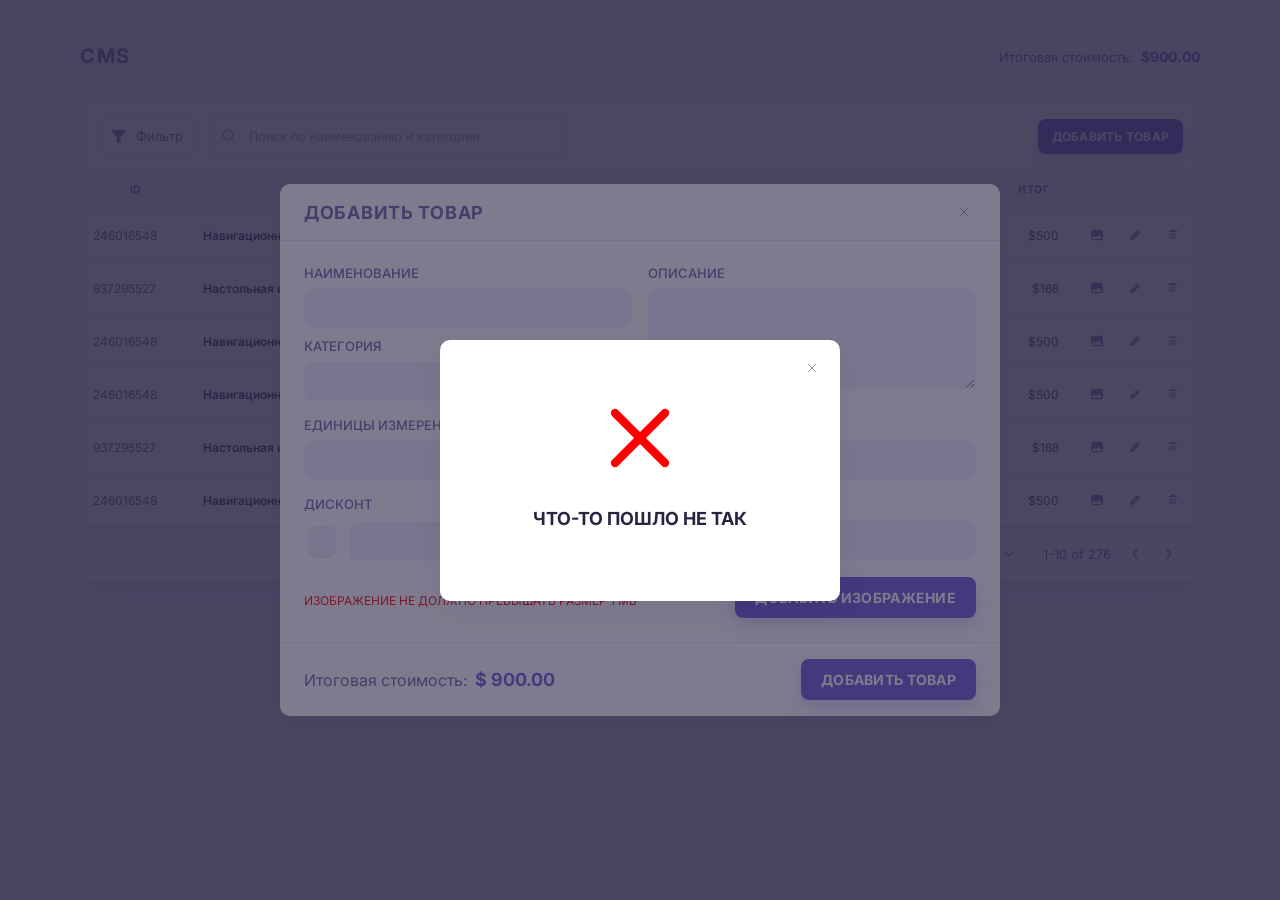
==== index.html @ 56e77487 "Add files via upload" ====
<!doctype html>
<html lang="ru">
  <head>
    <meta charset="UTF-8" />
    <meta name="viewport" content="width=device-width, initial-scale=1.0" />
    <title>CMS</title>

    <link rel="preconnect" href="https://fonts.googleapis.com" />
    <link rel="preconnect" href="https://fonts.gstatic.com" crossorigin />
    <link
      href="https://fonts.googleapis.com/css2?family=Inter:wght@400;500;600;700&display=swap"
      rel="stylesheet"
    />

    <link rel="stylesheet" href="./css/style.css" />
    <script src="js/cart.js"></script>
  </head>
  <body>
    <div class="page">
      <header class="page__top">
        <h1 class="page__title">CMS</h1>
        <div class="page__total">
          <span class="page__total-label">Итоговая стоимость:</span>
          <span class="page__total-value">$900.00</span>
        </div>
      </header>

      <main class="page__content">
        <section class="card">
          <div class="card__toolbar toolbar">
            <button class="toolbar__filter" type="button">
              <span class="toolbar__filter-icon" aria-hidden="true">
                <svg width="18" height="18" viewBox="0 0 24 24" fill="none">
                  <path
                    d="M3 5.5C3 4.67 3.67 4 4.5 4H19.5C20.33 4 21 4.67 21 5.5C21 5.88 20.86 6.24 21 5.5L14 13V19.2C14 19.64 13.71 20.02 13.29 20.14L10.29 21C9.65 21.18 9 20.7 9 20.03V13L3.39 6.7C3.14 6.43 3 6.07 3 5.7V5.5Z"
                    fill="currentColor"
                    opacity=".95"
                  />
                </svg>
              </span>
              <span class="toolbar__filter-text">Фильтр</span>
            </button>

            <form class="toolbar__search search" action="#" role="search">
              <span class="search__icon" aria-hidden="true">
                <svg width="18" height="18" viewBox="0 0 24 24" fill="none">
                  <path
                    d="M10.5 3a7.5 7.5 0 1 0 4.62 13.41l3.73 3.73a1 1 0 0 0 1.41-1.41l-3.73-3.73A7.5 7.5 0 0 0 10.5 3Zm0 2a5.5 5.5 0 1 1 0 11 5.5 5.5 0 0 1 0-11Z"
                    fill="currentColor"
                    opacity=".9"
                  />
                </svg>
              </span>
              <input
                class="search__input"
                type="search"
                placeholder="Поиск по наименованию и категории"
                aria-label="Поиск по наименованию и категории"
              />
            </form>

            <button class="toolbar__add" type="button">ДОБАВИТЬ ТОВАР</button>
          </div>

          <div class="card__table">
            <table class="data-table">
              <thead class="data-table__head">
                <tr class="data-table__row data-table__row--head">
                  <th class="data-table__th data-table__th--id" scope="col">ID</th>
                  <th class="data-table__th" scope="col">НАИМЕНОВАНИЕ</th>
                  <th class="data-table__th" scope="col">КАТЕГОРИЯ</th>
                  <th class="data-table__th data-table__th--unit" scope="col">ЕД.ИЗМ</th>
                  <th class="data-table__th data-table__th--qty" scope="col">КОЛИЧЕСТВО</th>
                  <th class="data-table__th data-table__th--price" scope="col">ЦЕНА</th>
                  <th class="data-table__th data-table__th--sum" scope="col">ИТОГ</th>
                  <th class="data-table__th data-table__th--actions" scope="col"></th>
                </tr>
              </thead>
              <tbody class="data-table__body">
                <tr class="data-table__row">
                  <td class="data-table__td data-table__td--id">246016548</td>
                  <td class="data-table__td">
                    <strong class="data-table__name">Навигационная система Soundmax</strong>
                  </td>
                  <td class="data-table__td">Техника для дома</td>
                  <td class="data-table__td data-table__td--unit">шт</td>
                  <td class="data-table__td data-table__td--qty">5</td>
                  <td class="data-table__td data-table__td--price">$100</td>
                  <td class="data-table__td data-table__td--sum">$500</td>
                  <td class="data-table__td data-table__td--actions">
                    <div class="actions">
                      <button class="actions__btn" type="button" aria-label="Изображение">
                        <svg width="18" height="18" viewBox="0 0 24 24" fill="none">
                          <path
                            d="M7 9a2 2 0 1 1 4 0 2 2 0 0 1-4 0Zm-2 12a3 3 0 0 1-3-3V6a3 3 0 0 1 3-3h14a3 3 0 0 1 3 3v12a3 3 0 0 1-3 3H5Zm0-2h14a1 1 0 0 0 1-1v-1.5l-4.3-4.3a1 1 0 0 0-1.4 0L10 16l-2.3-2.3a1 1 0 0 0-1.4 0L4 15.99V18a1 1 0 0 0 1 1Z"
                            fill="currentColor"
                          />
                        </svg>
                      </button>
                      <button class="actions__btn" type="button" aria-label="Редактировать">
                        <svg width="18" height="18" viewBox="0 0 24 24" fill="none">
                          <path
                            d="M4 20h4.17a2 2 0 0 0 1.42-.59l9.9-9.9a2 2 0 0 0 0-2.83l-2.17-2.17a2 2 0 0 0-2.83 0l-9.9 9.9A2 2 0 0 0 4 15.83V20Zm2-2v-1.34a1 1 0 0 1 .29-.7l9.9-9.9.83.83-9.9 9.9a1 1 0 0 1-.7.29H6Z"
                            fill="currentColor"
                          />
                        </svg>
                      </button>
                      <button class="actions__btn" type="button" aria-label="Удалить">
                        <svg width="18" height="18" viewBox="0 0 24 24" fill="none">
                          <path
                            d="M9 3h6l1 2h4v2H4V5h4l1-2Zm1 6h2v10h-2V9Zm4 0h2v10h-2V9ZM6 9h2v10H6V9Z"
                            fill="currentColor"
                          />
                        </svg>
                      </button>
                    </div>
                  </td>
                </tr>

                <tr class="data-table__row">
                  <td class="data-table__td data-table__td--id">937295527</td>
                  <td class="data-table__td">
                    <strong class="data-table__name">Настольная игра “На 4-х ногах”</strong>
                  </td>
                  <td class="data-table__td">Настольные игры</td>
                  <td class="data-table__td data-table__td--unit">шт</td>
                  <td class="data-table__td data-table__td--qty">12</td>
                  <td class="data-table__td data-table__td--price">$14</td>
                  <td class="data-table__td data-table__td--sum">$168</td>
                  <td class="data-table__td data-table__td--actions">
                    <div class="actions">
                      <button class="actions__btn" type="button" aria-label="Изображение">
                        <svg width="18" height="18" viewBox="0 0 24 24" fill="none">
                          <path
                            d="M7 9a2 2 0 1 1 4 0 2 2 0 0 1-4 0Zm-2 12a3 3 0 0 1-3-3V6a3 3 0 0 1 3-3h14a3 3 0 0 1 3 3v12a3 3 0 0 1-3 3H5Zm0-2h14a1 1 0 0 0 1-1v-1.5l-4.3-4.3a1 1 0 0 0-1.4 0L10 16l-2.3-2.3a1 1 0 0 0-1.4 0L4 15.99V18a1 1 0 0 0 1 1Z"
                            fill="currentColor"
                          />
                        </svg>
                      </button>
                      <button class="actions__btn" type="button" aria-label="Редактировать">
                        <svg width="18" height="18" viewBox="0 0 24 24" fill="none">
                          <path
                            d="M4 20h4.17a2 2 0 0 0 1.42-.59l9.9-9.9a2 2 0 0 0 0-2.83l-2.17-2.17a2 2 0 0 0-2.83 0l-9.9 9.9A2 2 0 0 0 4 15.83V20Zm2-2v-1.34a1 1 0 0 1 .29-.7l9.9-9.9.83.83-9.9 9.9a1 1 0 0 1-.7.29H6Z"
                            fill="currentColor"
                          />
                        </svg>
                      </button>
                      <button class="actions__btn" type="button" aria-label="Удалить">
                        <svg width="18" height="18" viewBox="0 0 24 24" fill="none">
                          <path
                            d="M9 3h6l1 2h4v2H4V5h4l1-2Zm1 6h2v10h-2V9Zm4 0h2v10h-2V9ZM6 9h2v10H6V9Z"
                            fill="currentColor"
                          />
                        </svg>
                      </button>
                    </div>
                  </td>
                </tr>

                <tr class="data-table__row">
                  <td class="data-table__td data-table__td--id">246016548</td>
                  <td class="data-table__td">
                    <strong class="data-table__name">Навигационная система Soundmax</strong>
                  </td>
                  <td class="data-table__td">Техника для дома</td>
                  <td class="data-table__td data-table__td--unit">шт</td>
                  <td class="data-table__td data-table__td--qty">5</td>
                  <td class="data-table__td data-table__td--price">$100</td>
                  <td class="data-table__td data-table__td--sum">$500</td>
                  <td class="data-table__td data-table__td--actions">
                    <div class="actions">
                      <button class="actions__btn" type="button" aria-label="Изображение">
                        <svg width="18" height="18" viewBox="0 0 24 24" fill="none">
                          <path
                            d="M7 9a2 2 0 1 1 4 0 2 2 0 0 1-4 0Zm-2 12a3 3 0 0 1-3-3V6a3 3 0 0 1 3-3h14a3 3 0 0 1 3 3v12a3 3 0 0 1-3 3H5Zm0-2h14a1 1 0 0 0 1-1v-1.5l-4.3-4.3a1 1 0 0 0-1.4 0L10 16l-2.3-2.3a1 1 0 0 0-1.4 0L4 15.99V18a1 1 0 0 0 1 1Z"
                            fill="currentColor"
                          />
                        </svg>
                      </button>
                      <button class="actions__btn" type="button" aria-label="Редактировать">
                        <svg width="18" height="18" viewBox="0 0 24 24" fill="none">
                          <path
                            d="M4 20h4.17a2 2 0 0 0 1.42-.59l9.9-9.9a2 2 0 0 0 0-2.83l-2.17-2.17a2 2 0 0 0-2.83 0l-9.9 9.9A2 2 0 0 0 4 15.83V20Zm2-2v-1.34a1 1 0 0 1 .29-.7l9.9-9.9.83.83-9.9 9.9a1 1 0 0 1-.7.29H6Z"
                            fill="currentColor"
                          />
                        </svg>
                      </button>
                      <button class="actions__btn" type="button" aria-label="Удалить">
                        <svg width="18" height="18" viewBox="0 0 24 24" fill="none">
                          <path
                            d="M9 3h6l1 2h4v2H4V5h4l1-2Zm1 6h2v10h-2V9Zm4 0h2v10h-2V9ZM6 9h2v10H6V9Z"
                            fill="currentColor"
                          />
                        </svg>
                      </button>
                    </div>
                  </td>
                </tr>
                <tr class="data-table__row">
                  <td class="data-table__td data-table__td--id">246016548</td>
                  <td class="data-table__td">
                    <strong class="data-table__name">Навигационная система Soundmax</strong>
                  </td>
                  <td class="data-table__td">Техника для дома</td>
                  <td class="data-table__td data-table__td--unit">шт</td>
                  <td class="data-table__td data-table__td--qty">5</td>
                  <td class="data-table__td data-table__td--price">$100</td>
                  <td class="data-table__td data-table__td--sum">$500</td>
                  <td class="data-table__td data-table__td--actions">
                    <div class="actions">
                      <button class="actions__btn" type="button" aria-label="Изображение">
                        <svg width="18" height="18" viewBox="0 0 24 24" fill="none">
                          <path
                            d="M7 9a2 2 0 1 1 4 0 2 2 0 0 1-4 0Zm-2 12a3 3 0 0 1-3-3V6a3 3 0 0 1 3-3h14a3 3 0 0 1 3 3v12a3 3 0 0 1-3 3H5Zm0-2h14a1 1 0 0 0 1-1v-1.5l-4.3-4.3a1 1 0 0 0-1.4 0L10 16l-2.3-2.3a1 1 0 0 0-1.4 0L4 15.99V18a1 1 0 0 0 1 1Z"
                            fill="currentColor"
                          />
                        </svg>
                      </button>
                      <button class="actions__btn" type="button" aria-label="Редактировать">
                        <svg width="18" height="18" viewBox="0 0 24 24" fill="none">
                          <path
                            d="M4 20h4.17a2 2 0 0 0 1.42-.59l9.9-9.9a2 2 0 0 0 0-2.83l-2.17-2.17a2 2 0 0 0-2.83 0l-9.9 9.9A2 2 0 0 0 4 15.83V20Zm2-2v-1.34a1 1 0 0 1 .29-.7l9.9-9.9.83.83-9.9 9.9a1 1 0 0 1-.7.29H6Z"
                            fill="currentColor"
                          />
                        </svg>
                      </button>
                      <button class="actions__btn" type="button" aria-label="Удалить">
                        <svg width="18" height="18" viewBox="0 0 24 24" fill="none">
                          <path
                            d="M9 3h6l1 2h4v2H4V5h4l1-2Zm1 6h2v10h-2V9Zm4 0h2v10h-2V9ZM6 9h2v10H6V9Z"
                            fill="currentColor"
                          />
                        </svg>
                      </button>
                    </div>
                  </td>
                </tr>

                <tr class="data-table__row">
                  <td class="data-table__td data-table__td--id">937295527</td>
                  <td class="data-table__td">
                    <strong class="data-table__name">Настольная игра “На 4-х ногах”</strong>
                  </td>
                  <td class="data-table__td">Настольные игры</td>
                  <td class="data-table__td data-table__td--unit">шт</td>
                  <td class="data-table__td data-table__td--qty">12</td>
                  <td class="data-table__td data-table__td--price">$14</td>
                  <td class="data-table__td data-table__td--sum">$168</td>
                  <td class="data-table__td data-table__td--actions">
                    <div class="actions">
                      <button class="actions__btn" type="button" aria-label="Изображение">
                        <svg width="18" height="18" viewBox="0 0 24 24" fill="none">
                          <path
                            d="M7 9a2 2 0 1 1 4 0 2 2 0 0 1-4 0Zm-2 12a3 3 0 0 1-3-3V6a3 3 0 0 1 3-3h14a3 3 0 0 1 3 3v12a3 3 0 0 1-3 3H5Zm0-2h14a1 1 0 0 0 1-1v-1.5l-4.3-4.3a1 1 0 0 0-1.4 0L10 16l-2.3-2.3a1 1 0 0 0-1.4 0L4 15.99V18a1 1 0 0 0 1 1Z"
                            fill="currentColor"
                          />
                        </svg>
                      </button>
                      <button class="actions__btn" type="button" aria-label="Редактировать">
                        <svg width="18" height="18" viewBox="0 0 24 24" fill="none">
                          <path
                            d="M4 20h4.17a2 2 0 0 0 1.42-.59l9.9-9.9a2 2 0 0 0 0-2.83l-2.17-2.17a2 2 0 0 0-2.83 0l-9.9 9.9A2 2 0 0 0 4 15.83V20Zm2-2v-1.34a1 1 0 0 1 .29-.7l9.9-9.9.83.83-9.9 9.9a1 1 0 0 1-.7.29H6Z"
                            fill="currentColor"
                          />
                        </svg>
                      </button>
                      <button class="actions__btn" type="button" aria-label="Удалить">
                        <svg width="18" height="18" viewBox="0 0 24 24" fill="none">
                          <path
                            d="M9 3h6l1 2h4v2H4V5h4l1-2Zm1 6h2v10h-2V9Zm4 0h2v10h-2V9ZM6 9h2v10H6V9Z"
                            fill="currentColor"
                          />
                        </svg>
                      </button>
                    </div>
                  </td>
                </tr>

                <tr class="data-table__row">
                  <td class="data-table__td data-table__td--id">246016548</td>
                  <td class="data-table__td">
                    <strong class="data-table__name">Навигационная система Soundmax</strong>
                  </td>
                  <td class="data-table__td">Техника для дома</td>
                  <td class="data-table__td data-table__td--unit">шт</td>
                  <td class="data-table__td data-table__td--qty">5</td>
                  <td class="data-table__td data-table__td--price">$100</td>
                  <td class="data-table__td data-table__td--sum">$500</td>
                  <td class="data-table__td data-table__td--actions">
                    <div class="actions">
                      <button class="actions__btn" type="button" aria-label="Изображение">
                        <svg width="18" height="18" viewBox="0 0 24 24" fill="none">
                          <path
                            d="M7 9a2 2 0 1 1 4 0 2 2 0 0 1-4 0Zm-2 12a3 3 0 0 1-3-3V6a3 3 0 0 1 3-3h14a3 3 0 0 1 3 3v12a3 3 0 0 1-3 3H5Zm0-2h14a1 1 0 0 0 1-1v-1.5l-4.3-4.3a1 1 0 0 0-1.4 0L10 16l-2.3-2.3a1 1 0 0 0-1.4 0L4 15.99V18a1 1 0 0 0 1 1Z"
                            fill="currentColor"
                          />
                        </svg>
                      </button>
                      <button class="actions__btn" type="button" aria-label="Редактировать">
                        <svg width="18" height="18" viewBox="0 0 24 24" fill="none">
                          <path
                            d="M4 20h4.17a2 2 0 0 0 1.42-.59l9.9-9.9a2 2 0 0 0 0-2.83l-2.17-2.17a2 2 0 0 0-2.83 0l-9.9 9.9A2 2 0 0 0 4 15.83V20Zm2-2v-1.34a1 1 0 0 1 .29-.7l9.9-9.9.83.83-9.9 9.9a1 1 0 0 1-.7.29H6Z"
                            fill="currentColor"
                          />
                        </svg>
                      </button>
                      <button class="actions__btn" type="button" aria-label="Удалить">
                        <svg width="18" height="18" viewBox="0 0 24 24" fill="none">
                          <path
                            d="M9 3h6l1 2h4v2H4V5h4l1-2Zm1 6h2v10h-2V9Zm4 0h2v10h-2V9ZM6 9h2v10H6V9Z"
                            fill="currentColor"
                          />
                        </svg>
                      </button>
                    </div>
                  </td>
                </tr>
                
              </tbody>
            </table>
          </div>

          <footer class="card__footer">
            <div class="pagination">
              <div class="pagination__left">
                <span class="pagination__label">Показывать на странице:</span>
                <button class="pagination__select" type="button">
                  <span class="pagination__select-value">10</span>
                  <span class="pagination__chevron" aria-hidden="true">
                    <svg width="16" height="16" viewBox="0 0 24 24" fill="none">
                      <path
                        d="M7 10l5 5 5-5"
                        stroke="currentColor"
                        stroke-width="2"
                        stroke-linecap="round"
                        stroke-linejoin="round"
                      />
                    </svg>
                  </span>
                </button>
              </div>

              <div class="pagination__right">
                <span class="pagination__range">1-10 of 276</span>
                <div class="pagination__nav" aria-label="Пагинация">
                  <button class="pagination__nav-btn" type="button" aria-label="Назад">
                    <svg width="16" height="16" viewBox="0 0 24 24" fill="none">
                      <path
                        d="M15 18l-6-6 6-6"
                        stroke="currentColor"
                        stroke-width="2"
                        stroke-linecap="round"
                        stroke-linejoin="round"
                      />
                    </svg>
                  </button>
                  <button class="pagination__nav-btn" type="button" aria-label="Вперёд">
                    <svg width="16" height="16" viewBox="0 0 24 24" fill="none">
                      <path
                        d="M9 6l6 6-6 6"
                        stroke="currentColor"
                        stroke-width="2"
                        stroke-linecap="round"
                        stroke-linejoin="round"
                      />
                    </svg>
                  </button>
                </div>
              </div>
            </div>
          </footer>
        </section>
      </main>
    </div>
    <div class="popup popup--active">
      <div class="popup__wrapper">
        <header class="popup__top">
          <h2 class="popup__title">ДОБАВИТЬ ТОВАР</h2>
          <button class="popup__close" type="button" aria-label="Закрыть">
            <svg width="24" height="24" viewBox="0 0 24 24" fill="none">
              <path
                d="M19 5L5 19M5 5L19 19"
                stroke="currentColor"
                stroke-width="2"
                stroke-linecap="round"
                stroke-linejoin="round"
              />
            </svg>
          </button>
        </header>

        <div class="popup__content">
          <form class="add-product-form" action="#" method="post">
            <div class="add-product-form__grid">
              <div class="add-product-form__container">
                <label class="add-product-form__label">
                  <span class="add-product-form__label-text">НАИМЕНОВАНИЕ</span>
                  <input class="add-product-form__input" type="text" name="name" />
                </label>
                <label class="add-product-form__label">
                  <span class="add-product-form__label-text">КАТЕГОРИЯ</span>
                  <input
                    class="add-product-form__input"
                    type="text"
                    name="category"
                  />
                </label>
              </div>
              <label class="add-product-form__label">
                <span class="add-product-form__label-text">ОПИСАНИЕ</span>
                <textarea class="add-product-form__textarea" name="description"></textarea>
              </label>
              <label class="add-product-form__label">
                <span class="add-product-form__label-text">ЕДИНИЦЫ ИЗМЕРЕНИЯ</span>
                <input class="add-product-form__input" type="text" name="unit" />
              </label>
              <label class="add-product-form__label">
                <span class="add-product-form__label-text">КОЛИЧЕСТВО</span>
                <input
                  class="add-product-form__input"
                  type="number"
                  name="quantity"
                />
              </label>
              <label class="add-product-form__label add-product-form__label--checkbox">
                <span class="add-product-form__label-text">ДИСКОНТ</span>
                <div class="add-product-form__discount-group">
                  <input
                  class="add-product-form__checkbox"
                  type="checkbox"
                  name="discount"
                  />
                  <input type="text" class="add-product-form__input">
                </div>
              </label>
              <label class="add-product-form__label">
                <span class="add-product-form__label-text">ЦЕНА</span>
                <input class="add-product-form__input" type="number" name="price" />
              </label>
              <div class="add-product-form__group">
                <span class="add-product-form__image-upload-error">ИЗОБРАЖЕНИЕ НЕ ДОЛЖНО ПРЕВЫШАТЬ РАЗМЕР 1 МБ</span>
                <button class="add-product-form__image-btn" type="button">
                  ДОБАВИТЬ ИЗОБРАЖЕНИЕ
                </button>
              </div>
            </div>
          </form>
        </div>

        <footer class="popup__footer">
          <div class="add-product-form__total">
            <span class="add-product-form__total-label"
              >Итоговая стоимость:</span
            >
            <span class="add-product-form__total-value">$ 900.00</span>
          </div>
          <button class="popup__add-btn" type="submit" form="add-product-form">
            ДОБАВИТЬ ТОВАР
          </button>
        </footer>
      </div>
    </div>
    <div class="popup popup--error">
      <div class="popup__wrapper">
        <header class="popup__top">
          <button class="popup__close" type="button" aria-label="Закрыть">
            <svg width="24" height="24" viewBox="0 0 24 24" fill="none">
              <path
                d="M19 5L5 19M5 5L19 19"
                stroke="currentColor"
                stroke-width="2"
                stroke-linecap="round"
                stroke-linejoin="round"
              />
            </svg>
          </button>
        <div class="popup__content popup__content--centered">
          <svg class="popup__error-icon" width="100" height="100" viewBox="0 0 24 24" fill="none" stroke="red" stroke-width="2" stroke-linecap="round" stroke-linejoin="round">
            <line x1="18" y1="6" x2="6" y2="18"></line>
            <line x1="6" y1="6" x2="18" y2="18"></line>
          </svg>
          <p class="popup__error-text">ЧТО-ТО ПОШЛО НЕ ТАК</p>
        </div>
      </div>
    </div>
  </body>
</html>
---- css/style.css ----
/* Compiled CSS (source: style.scss + partials). */

:root {
  --bg: #f4f2ff;
  --card: #ffffff;
  --text: #2a2443;
  --muted: #8c86a6;
  --border: #ece8fb;
  --border-2: #e7e1fb;
  --primary: #6f5bd8;
  --primary-2: #5b49cf;
  --primary-10: rgba(111, 91, 216, 0.1);
  --shadow: 0 10px 30px rgba(25, 16, 70, 0.06);
  --radius: 10px;
}

*,
*::before,
*::after {
  box-sizing: border-box;
}

html,
body {
  height: 100%;
}

body {
  margin: 0;
  font-family: Inter, system-ui, -apple-system, Segoe UI, Roboto, Arial, sans-serif;
  color: var(--text);
  background: var(--bg);
  font-size: 18px; /* Запрос на увеличение масштаба */
}

button,
input {
  font: inherit;
  color: inherit;
}

button {
  cursor: pointer;
  background: transparent;
  border: 0;
}

/* Page */
.page {
  min-height: 100%;
  padding: 44px 24px 64px;
}

.page__top {
  max-width: 1120px;
  margin: 0 auto 16px;
  padding-bottom: 16px;
  border-bottom: 1px solid var(--border);
  display: flex;
  align-items: center;
  justify-content: space-between;
  gap: 16px;
}

.page__title {
  margin: 0;
  font-size: 20px;
  letter-spacing: 0.08em;
  font-weight: 700;
  color: #6d66a9;
}

.page__total {
  display: inline-flex;
  align-items: baseline;
  gap: 8px;
  color: #6d66a9;
  font-size: 13px;
}

.page__total-value {
  color: var(--primary);
  font-weight: 700;
  font-size: 14px;
}

.page__content {
  max-width: 1120px;
  margin: 0 auto;
}

/* Card */
.card {
  background: var(--card);
  border: 1px solid var(--border);
  border-radius: var(--radius);
  box-shadow: var(--shadow);
  overflow: hidden;
}

.card__toolbar {
  padding: 14px 16px;
  border-bottom: 1px solid var(--border);
  background: #fff;
}

.card__footer {
  padding: 12px 16px; /* Запрос на padding: 12px 16px */
  border-top: 1px solid var(--border);
  background: #f7f5ff; /* Запрос на background: #f7f5ff */
}

/* Toolbar */
.toolbar {
  display: flex;
  align-items: center;
  gap: 12px;
}

.toolbar__filter {
  display: inline-flex;
  align-items: center;
  gap: 8px;
  padding: 10px 12px;
  border-radius: 8px;
  border: 1px solid var(--border-2);
  color: #6d66a9;
  font-size: 13px;
  background: #fff;
}

.toolbar__filter-icon {
  width: 18px;
  height: 18px;
  display: inline-flex;
}

.toolbar__add {
  margin-left: auto;
  padding: 10px 14px;
  border-radius: 8px;
  background: var(--primary);
  color: #fff;
  font-weight: 700;
  letter-spacing: 0.02em;
  font-size: 12px;
  text-transform: uppercase;
  box-shadow: 0 8px 18px rgba(111, 91, 216, 0.22);
}

.toolbar__add:hover {
  background: var(--primary-2);
}

/* Search */
.search {
  position: relative;
  flex: 0 1 360px;
}

.search__icon {
  position: absolute;
  top: 50%;
  left: 12px;
  transform: translateY(-50%);
  width: 18px;
  height: 18px;
  color: #a29bc6;
  pointer-events: none;
}

.search__input {
  width: 100%;
  height: 40px;
  padding: 0 12px 0 40px;
  border-radius: 8px;
  border: 1px solid var(--border-2);
  background: #fbfaff;
  outline: none;
  font-size: 12.5px;
  color: #5b5582;
}

.search__input::placeholder {
  color: #a29bc6;
}

.search__input:focus {
  border-color: rgba(111, 91, 216, 0.35);
  box-shadow: 0 0 0 4px var(--primary-10);
  background: #fff;
}

/* Table */
.card__table {
  overflow: auto;
}

.data-table {
  width: 100%;
  border-collapse: collapse;
  min-width: 980px;
}

.data-table__row--head {
  background: #f5f3ff;
}

.data-table__th,
.data-table__td {
  padding: 12px 12px;
  border-bottom: 1px solid var(--border);
  font-size: 12px;
  vertical-align: middle;
  white-space: nowrap;
}

.data-table__th {
  color: #6d66a9;
  font-weight: 700;
  letter-spacing: 0.04em;
  font-size: 10.5px; /* Изначальный размер */
  text-transform: uppercase;
}

.data-table__td {
  color: #3b3560;
}

.data-table__td--id {
  color: #5b5582;
  width: 110px;
}

.data-table__td--unit,
.data-table__td--qty {
  text-align: center;
}

.data-table__td--price,
.data-table__td--sum {
  text-align: right;
}

.data-table__td--actions {
  width: 120px;
  text-align: right;
}

.data-table__name {
  font-weight: 600;
  color: #2d2750;
}

.data-table__row:hover {
  background: #fbfaff;
}

/* Actions */
.actions {
  display: inline-flex;
  align-items: center;
  gap: 10px;
  color: #7a72b2;
}

.actions__btn {
  width: 28px;
  height: 28px;
  border-radius: 8px;
  border: 1px solid transparent;
  display: inline-flex;
  align-items: center;
  justify-content: center;
}

.actions__btn:hover {
  background: #f7f5ff;
  border-color: var(--border-2);
  color: var(--primary);
}

/* Pagination */
.pagination {
  display: flex;
  align-items: center;
  justify-content: right; /* Запрос на space-between */
  gap: 16px;
  color: #6d66a9;
  font-size: 13px; /* Запрос на font-size: 13px */
}

.pagination__left,
.pagination__right {
  display: inline-flex;
  align-items: center;
  gap: 10px;
}

.pagination__select {
  display: inline-flex;
  align-items: center;
  gap: 8px;
  padding: 6px 10px;
  border-radius: 8px;
  border: none; /* Запрос на border: none */
  background: transparent; /* Запрос на background: transparent */
  color: #6d66a9; /* Запрос на color: #6d66a9 */
  font-size: 13px; /* Запрос на font-size: 13px */
}

.pagination__chevron {
  display: inline-flex;
  color: #7a72b2; /* Запрос на color: #7a72b2 */
}

.pagination__range {
  color: #6d66a9;
  font-size: 13px; /* Запрос на font-size: 13px */
}

.pagination__nav {
  display: inline-flex;
  align-items: center;
  gap: 6px;
}

.pagination__nav-btn {
  width: 28px;
  height: 28px;
  border-radius: 8px;
  border: none; /* Запрос на border: none */
  background: transparent; /* Запрос на background: transparent */
  color: #6d66a9;
  font-size: 13px; /* Запрос на font-size: 13px */
  display: inline-flex;
  align-items: center;
  justify-content: center;
}

.pagination__nav-btn:hover {
  color: var(--primary);
  border-color: transparent; /* Запрос на border-color: transparent */
  box-shadow: none; /* Запрос на box-shadow: none */
}

/* Popup */
.popup {
  --popup-width: 720px;
  --popup-padding: 24px;
  position: fixed;
  top: 0;
  left: 0;
  width: 100%;
  height: 100%;
  background: rgba(42, 36, 67, 0.6);
  display: flex;
  align-items: center;
  justify-content: center;
  transition: opacity 0.3s, visibility 0.3s;
}

.popup--active {
  opacity: 1;
  visibility: visible;
}

.popup__wrapper {
  position: relative;
  width: 100%;
  max-width: var(--popup-width);
  background: var(--card);
  border-radius: var(--radius);
  box-shadow: var(--shadow);
  transform: translateY(20px);
  transition: transform 0.3s;
}

.popup--active .popup__wrapper {
  transform: translateY(0);
}

.popup__top {
  display: flex;
  align-items: center;
  justify-content: space-between;
  gap: 16px;
  padding: 16px var(--popup-padding);
  border-bottom: 1px solid var(--border);
}

.popup__title {
  margin: 0;
  font-size: 18px;
  letter-spacing: 0.04em;
  font-weight: 700;
  color: #6d66a9;
  text-transform: uppercase;
}

.popup__close {
  width: 24px;
  height: 24px;
  display: inline-flex;
  align-items: center;
  justify-content: center;
  color: var(--muted);
  border-radius: 50%;
}

.popup__close:hover {
  background: var(--primary-10);
  color: var(--primary);
}

.popup__content {
  padding: var(--popup-padding);
}

.popup__footer {
  padding: 16px var(--popup-padding);
  border-top: 1px solid var(--border);
  display: flex;
  align-items: center;
  justify-content: space-between;
  gap: 16px;
}

.popup__add-btn {
  padding: 12px 20px;
  border-radius: 8px;
  background: var(--primary);
  color: #fff;
  font-weight: 700;
  letter-spacing: 0.02em;
  font-size: 14px;
  text-transform: uppercase;
  box-shadow: 0 8px 18px rgba(111, 91, 216, 0.22);
}

.popup__add-btn:hover {
  background: var(--primary-2);
}

/* Add Product Form */
.add-product-form__grid {
  display: grid;
  grid-template-columns: 1fr 1fr;
  gap: 16px;
}

.add-product-form__container {
  display: flex;
  flex-direction: column;
  gap: 10px;
}

.add-product-form__label {
  display: flex;
  flex-direction: column;
  gap: 8px;
  font-size: 13px;
  color: #6d66a9;
  font-weight: 500;
}

.add-product-form__discount-group {
  display: flex;
  align-items: center;
  gap: 10px;
}

.add-product-form__input,
.add-product-form__textarea {
  width: 100%;
  padding: 10px 12px;
  border-radius: 8px;
  border: 1px solid transparent;
  background: var(--bg);
  outline: none;
  font-size: 14px;
  color: #5b5582;
}

.add-product-form__input:focus,
.add-product-form__textarea:focus {
  border-color: rgba(111, 91, 216, 0.35);
  box-shadow: 0 0 0 4px var(--primary-10);
  background: #fff;
}

.add-product-form__textarea {
  min-height: 100px;
  resize: vertical;
}

.add-product-form__label--checkbox {
  gap: 10px;
}

.add-product-form__checkbox {
  width: 32px;
  height: 32px;
  border: 1px solid var(--border);
  border-radius: 8px;
  appearance: none;
  background: var(--bg);
  display: inline-flex;
  align-items: center;
  justify-content: center;
  cursor: pointer;
}

.add-product-form__checkbox:checked {
  background: var(--primary);
  border-color: var(--primary);
}

.add-product-form__checkbox:checked::before {
  content: '';
  width: 10px;
  height: 10px;
  background-image: url("data:image/svg+xml,%3Csvg width='10' height='10' viewBox='0 0 24 24' fill='none' xmlns='http://www.w3.org/2000/svg'%3E%3Cpath d='M20 6L9 17L4 12' stroke='%23fff' stroke-width='2' stroke-linecap='round' stroke-linejoin='round'/%3E%3C/svg%3E");
  background-size: cover;
}

.add-product-form__image-btn {
  grid-column: 2;
  padding: 12px 20px;
  border-radius: 8px;
  background: var(--primary);
  color: #fff;
  font-weight: 700;
  letter-spacing: 0.02em;
  font-size: 14px;
  text-transform: uppercase;
  box-shadow: 0 8px 18px rgba(111, 91, 216, 0.22);
}

.add-product-form__image-btn:hover {
  background: var(--primary-2);
}

.add-product-form__total {
  display: inline-flex;
  align-items: baseline;
  gap: 8px;
  color: #6d66a9;
  font-size: 16px;
}

.add-product-form__total-value {
  color: var(--primary);
  font-weight: 700;
  font-size: 18px;
}

.add-product-form__image-upload-error {
  color: red;
  font-size: 12px;
  margin-top: 5px;
  grid-column: 1;
  text-align: left;
}

.add-product-form__group {
  display: flex;
  justify-content: space-between;
  align-items: center;
  grid-column: 1 / -1;
}

.popup--error .popup__wrapper {
  max-width: 400px;
  padding: 24px;
  display: flex;
  flex-direction: column;
  align-items: center;
  text-align: center;
  z-index: 9999;
}

.popup--error .popup__top {
  padding: 0;
  border-bottom: none;
  margin-bottom: 24px;
}

.popup--error .popup__close {
  position: absolute;
  top: 16px;
  right: 16px;
}

.popup__error-icon {
  color: red;
  margin-bottom: 16px;
}

.popup__error-text {
  font-size: 18px;
  font-weight: 700;
  color: var(--text);
  margin: 0;
}
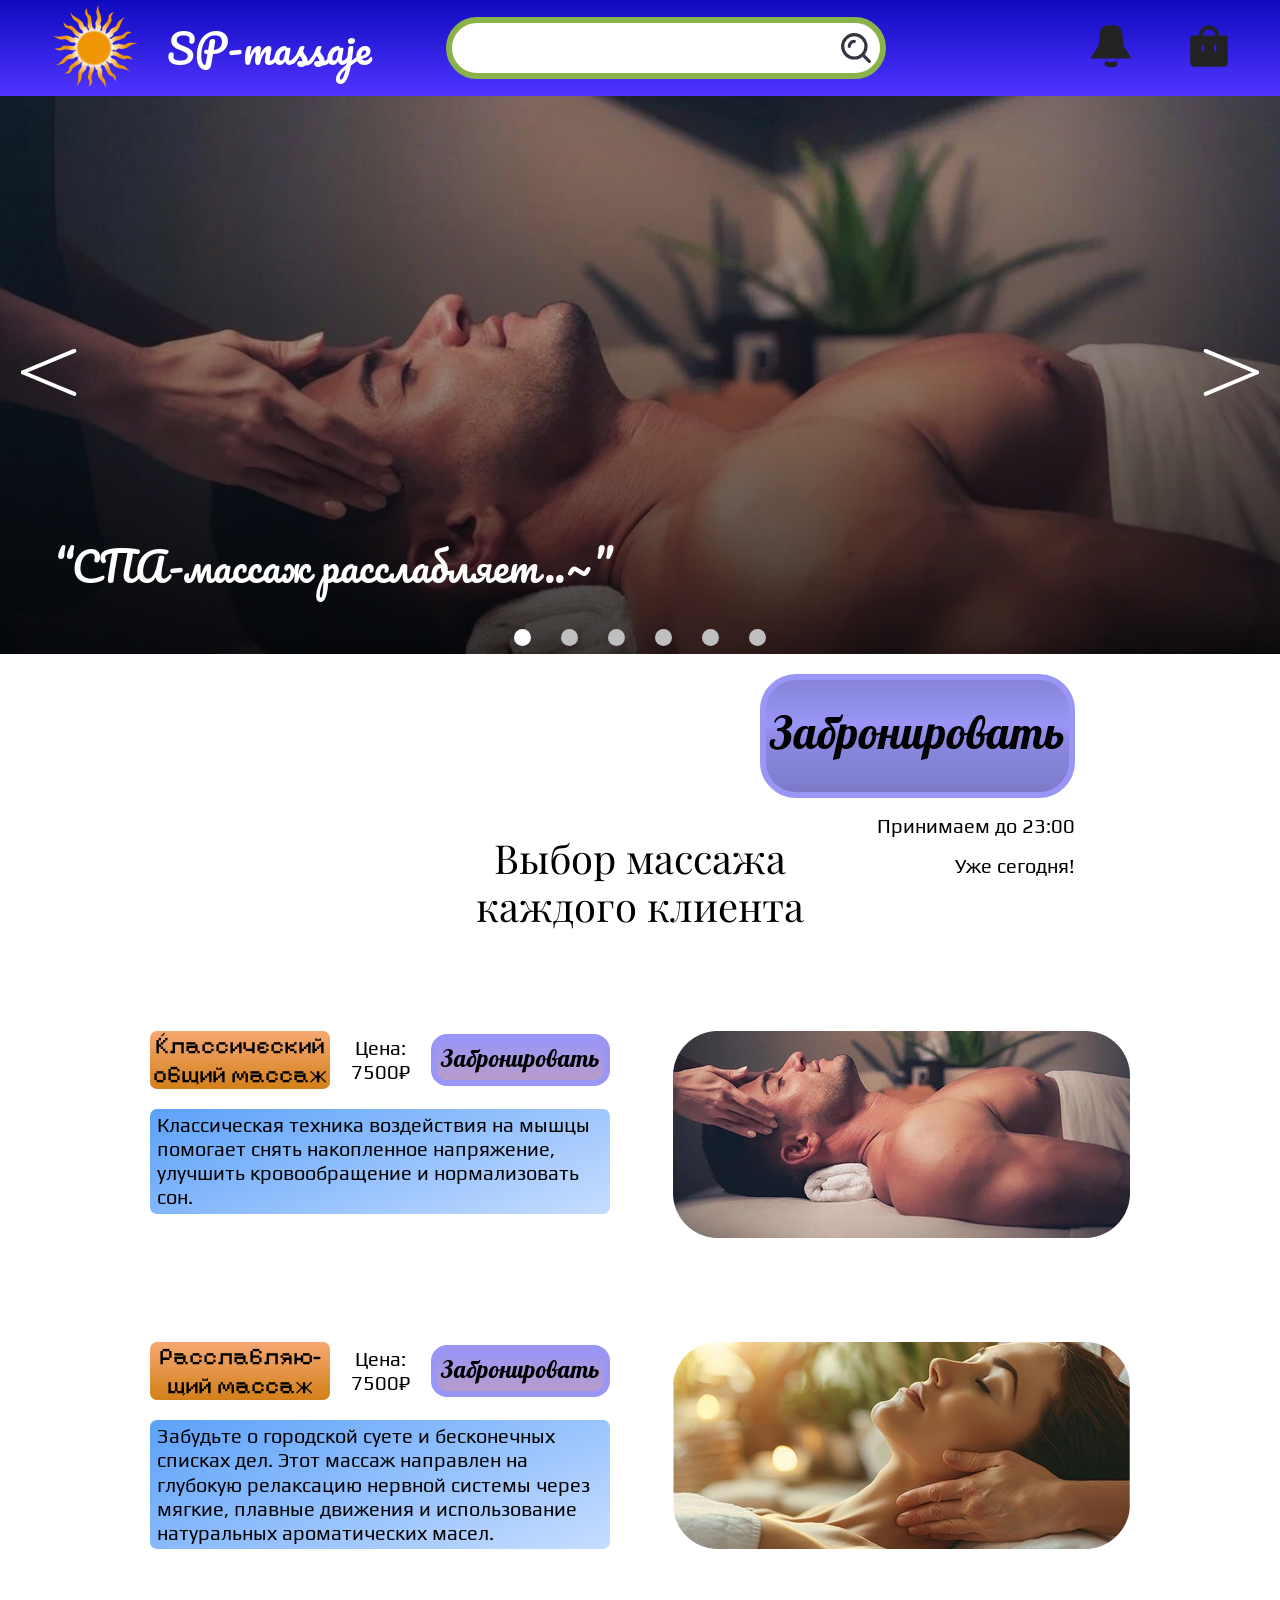
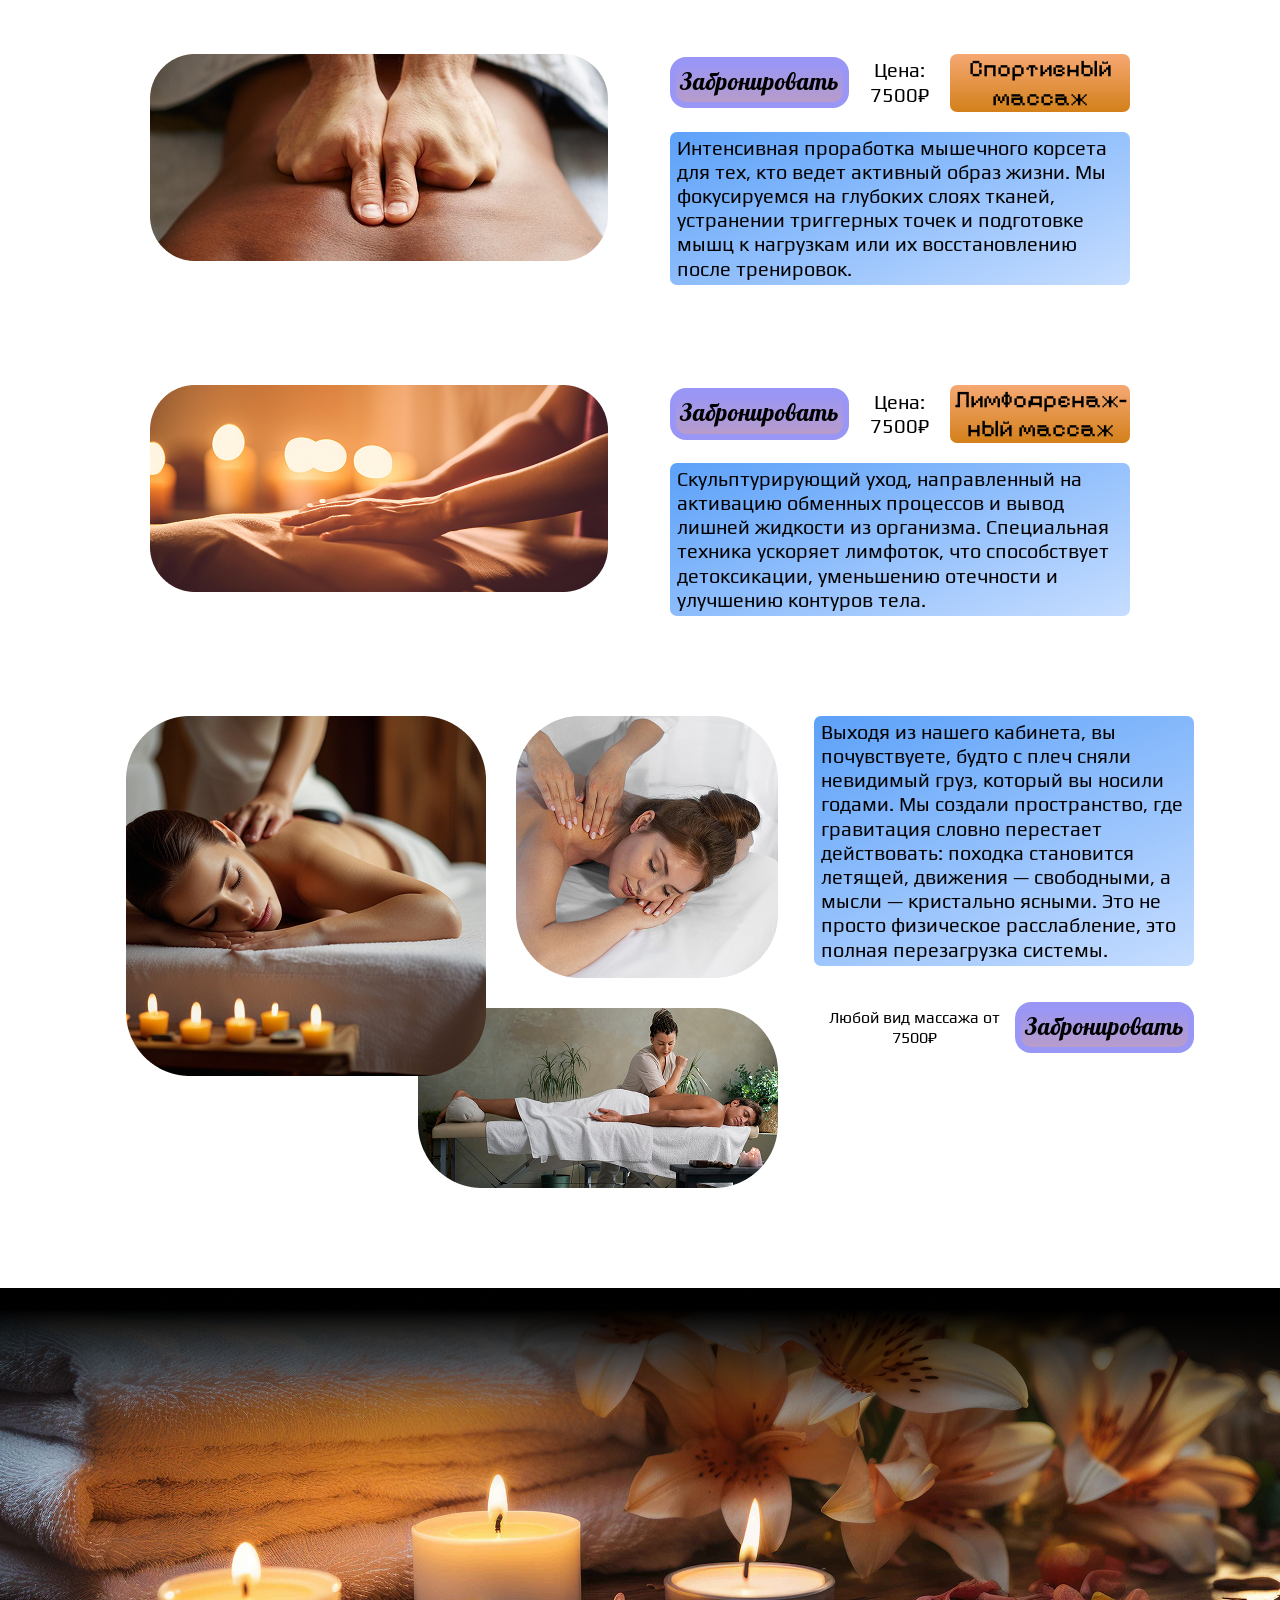
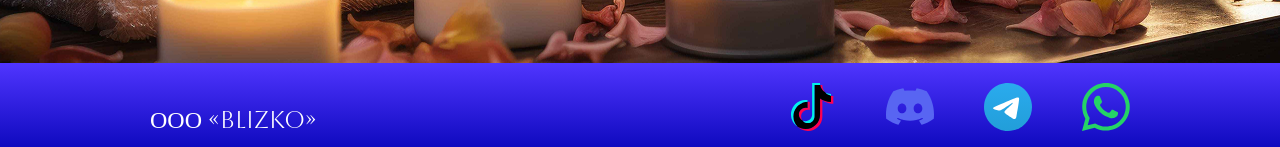
==== commit 1fc8f9d1: "Add files via upload" ====
--- a/index.html
+++ b/index.html
@@ -1,487 +1,201 @@
-<!doctype html>
-<html lang="ru">
-  <head>
-    <meta charset="UTF-8" />
-    <meta name="viewport" content="width=device-width, initial-scale=1.0" />
-    <title>CMS</title>
-
-    <link rel="preconnect" href="https://fonts.googleapis.com" />
-    <link rel="preconnect" href="https://fonts.gstatic.com" crossorigin />
-    <link
-      href="https://fonts.googleapis.com/css2?family=Inter:wght@400;500;600;700&display=swap"
-      rel="stylesheet"
-    />
-
-    <link rel="stylesheet" href="./css/style.css" />
-    <script src="js/cart.js"></script>
-  </head>
-  <body>
-    <div class="page">
-      <header class="page__top">
-        <h1 class="page__title">CMS</h1>
-        <div class="page__total">
-          <span class="page__total-label">Итоговая стоимость:</span>
-          <span class="page__total-value">$900.00</span>
-        </div>
-      </header>
-
-      <main class="page__content">
-        <section class="card">
-          <div class="card__toolbar toolbar">
-            <button class="toolbar__filter" type="button">
-              <span class="toolbar__filter-icon" aria-hidden="true">
-                <svg width="18" height="18" viewBox="0 0 24 24" fill="none">
-                  <path
-                    d="M3 5.5C3 4.67 3.67 4 4.5 4H19.5C20.33 4 21 4.67 21 5.5C21 5.88 20.86 6.24 21 5.5L14 13V19.2C14 19.64 13.71 20.02 13.29 20.14L10.29 21C9.65 21.18 9 20.7 9 20.03V13L3.39 6.7C3.14 6.43 3 6.07 3 5.7V5.5Z"
-                    fill="currentColor"
-                    opacity=".95"
-                  />
-                </svg>
-              </span>
-              <span class="toolbar__filter-text">Фильтр</span>
-            </button>
-
-            <form class="toolbar__search search" action="#" role="search">
-              <span class="search__icon" aria-hidden="true">
-                <svg width="18" height="18" viewBox="0 0 24 24" fill="none">
-                  <path
-                    d="M10.5 3a7.5 7.5 0 1 0 4.62 13.41l3.73 3.73a1 1 0 0 0 1.41-1.41l-3.73-3.73A7.5 7.5 0 0 0 10.5 3Zm0 2a5.5 5.5 0 1 1 0 11 5.5 5.5 0 0 1 0-11Z"
-                    fill="currentColor"
-                    opacity=".9"
-                  />
-                </svg>
-              </span>
-              <input
-                class="search__input"
-                type="search"
-                placeholder="Поиск по наименованию и категории"
-                aria-label="Поиск по наименованию и категории"
-              />
-            </form>
-
-            <button class="toolbar__add" type="button">ДОБАВИТЬ ТОВАР</button>
-          </div>
-
-          <div class="card__table">
-            <table class="data-table">
-              <thead class="data-table__head">
-                <tr class="data-table__row data-table__row--head">
-                  <th class="data-table__th data-table__th--id" scope="col">ID</th>
-                  <th class="data-table__th" scope="col">НАИМЕНОВАНИЕ</th>
-                  <th class="data-table__th" scope="col">КАТЕГОРИЯ</th>
-                  <th class="data-table__th data-table__th--unit" scope="col">ЕД.ИЗМ</th>
-                  <th class="data-table__th data-table__th--qty" scope="col">КОЛИЧЕСТВО</th>
-                  <th class="data-table__th data-table__th--price" scope="col">ЦЕНА</th>
-                  <th class="data-table__th data-table__th--sum" scope="col">ИТОГ</th>
-                  <th class="data-table__th data-table__th--actions" scope="col"></th>
-                </tr>
-              </thead>
-              <tbody class="data-table__body">
-                <tr class="data-table__row">
-                  <td class="data-table__td data-table__td--id">246016548</td>
-                  <td class="data-table__td">
-                    <strong class="data-table__name">Навигационная система Soundmax</strong>
-                  </td>
-                  <td class="data-table__td">Техника для дома</td>
-                  <td class="data-table__td data-table__td--unit">шт</td>
-                  <td class="data-table__td data-table__td--qty">5</td>
-                  <td class="data-table__td data-table__td--price">$100</td>
-                  <td class="data-table__td data-table__td--sum">$500</td>
-                  <td class="data-table__td data-table__td--actions">
-                    <div class="actions">
-                      <button class="actions__btn" type="button" aria-label="Изображение">
-                        <svg width="18" height="18" viewBox="0 0 24 24" fill="none">
-                          <path
-                            d="M7 9a2 2 0 1 1 4 0 2 2 0 0 1-4 0Zm-2 12a3 3 0 0 1-3-3V6a3 3 0 0 1 3-3h14a3 3 0 0 1 3 3v12a3 3 0 0 1-3 3H5Zm0-2h14a1 1 0 0 0 1-1v-1.5l-4.3-4.3a1 1 0 0 0-1.4 0L10 16l-2.3-2.3a1 1 0 0 0-1.4 0L4 15.99V18a1 1 0 0 0 1 1Z"
-                            fill="currentColor"
-                          />
-                        </svg>
-                      </button>
-                      <button class="actions__btn" type="button" aria-label="Редактировать">
-                        <svg width="18" height="18" viewBox="0 0 24 24" fill="none">
-                          <path
-                            d="M4 20h4.17a2 2 0 0 0 1.42-.59l9.9-9.9a2 2 0 0 0 0-2.83l-2.17-2.17a2 2 0 0 0-2.83 0l-9.9 9.9A2 2 0 0 0 4 15.83V20Zm2-2v-1.34a1 1 0 0 1 .29-.7l9.9-9.9.83.83-9.9 9.9a1 1 0 0 1-.7.29H6Z"
-                            fill="currentColor"
-                          />
-                        </svg>
-                      </button>
-                      <button class="actions__btn" type="button" aria-label="Удалить">
-                        <svg width="18" height="18" viewBox="0 0 24 24" fill="none">
-                          <path
-                            d="M9 3h6l1 2h4v2H4V5h4l1-2Zm1 6h2v10h-2V9Zm4 0h2v10h-2V9ZM6 9h2v10H6V9Z"
-                            fill="currentColor"
-                          />
-                        </svg>
-                      </button>
-                    </div>
-                  </td>
-                </tr>
-
-                <tr class="data-table__row">
-                  <td class="data-table__td data-table__td--id">937295527</td>
-                  <td class="data-table__td">
-                    <strong class="data-table__name">Настольная игра “На 4-х ногах”</strong>
-                  </td>
-                  <td class="data-table__td">Настольные игры</td>
-                  <td class="data-table__td data-table__td--unit">шт</td>
-                  <td class="data-table__td data-table__td--qty">12</td>
-                  <td class="data-table__td data-table__td--price">$14</td>
-                  <td class="data-table__td data-table__td--sum">$168</td>
-                  <td class="data-table__td data-table__td--actions">
-                    <div class="actions">
-                      <button class="actions__btn" type="button" aria-label="Изображение">
-                        <svg width="18" height="18" viewBox="0 0 24 24" fill="none">
-                          <path
-                            d="M7 9a2 2 0 1 1 4 0 2 2 0 0 1-4 0Zm-2 12a3 3 0 0 1-3-3V6a3 3 0 0 1 3-3h14a3 3 0 0 1 3 3v12a3 3 0 0 1-3 3H5Zm0-2h14a1 1 0 0 0 1-1v-1.5l-4.3-4.3a1 1 0 0 0-1.4 0L10 16l-2.3-2.3a1 1 0 0 0-1.4 0L4 15.99V18a1 1 0 0 0 1 1Z"
-                            fill="currentColor"
-                          />
-                        </svg>
-                      </button>
-                      <button class="actions__btn" type="button" aria-label="Редактировать">
-                        <svg width="18" height="18" viewBox="0 0 24 24" fill="none">
-                          <path
-                            d="M4 20h4.17a2 2 0 0 0 1.42-.59l9.9-9.9a2 2 0 0 0 0-2.83l-2.17-2.17a2 2 0 0 0-2.83 0l-9.9 9.9A2 2 0 0 0 4 15.83V20Zm2-2v-1.34a1 1 0 0 1 .29-.7l9.9-9.9.83.83-9.9 9.9a1 1 0 0 1-.7.29H6Z"
-                            fill="currentColor"
-                          />
-                        </svg>
-                      </button>
-                      <button class="actions__btn" type="button" aria-label="Удалить">
-                        <svg width="18" height="18" viewBox="0 0 24 24" fill="none">
-                          <path
-                            d="M9 3h6l1 2h4v2H4V5h4l1-2Zm1 6h2v10h-2V9Zm4 0h2v10h-2V9ZM6 9h2v10H6V9Z"
-                            fill="currentColor"
-                          />
-                        </svg>
-                      </button>
-                    </div>
-                  </td>
-                </tr>
-
-                <tr class="data-table__row">
-                  <td class="data-table__td data-table__td--id">246016548</td>
-                  <td class="data-table__td">
-                    <strong class="data-table__name">Навигационная система Soundmax</strong>
-                  </td>
-                  <td class="data-table__td">Техника для дома</td>
-                  <td class="data-table__td data-table__td--unit">шт</td>
-                  <td class="data-table__td data-table__td--qty">5</td>
-                  <td class="data-table__td data-table__td--price">$100</td>
-                  <td class="data-table__td data-table__td--sum">$500</td>
-                  <td class="data-table__td data-table__td--actions">
-                    <div class="actions">
-                      <button class="actions__btn" type="button" aria-label="Изображение">
-                        <svg width="18" height="18" viewBox="0 0 24 24" fill="none">
-                          <path
-                            d="M7 9a2 2 0 1 1 4 0 2 2 0 0 1-4 0Zm-2 12a3 3 0 0 1-3-3V6a3 3 0 0 1 3-3h14a3 3 0 0 1 3 3v12a3 3 0 0 1-3 3H5Zm0-2h14a1 1 0 0 0 1-1v-1.5l-4.3-4.3a1 1 0 0 0-1.4 0L10 16l-2.3-2.3a1 1 0 0 0-1.4 0L4 15.99V18a1 1 0 0 0 1 1Z"
-                            fill="currentColor"
-                          />
-                        </svg>
-                      </button>
-                      <button class="actions__btn" type="button" aria-label="Редактировать">
-                        <svg width="18" height="18" viewBox="0 0 24 24" fill="none">
-                          <path
-                            d="M4 20h4.17a2 2 0 0 0 1.42-.59l9.9-9.9a2 2 0 0 0 0-2.83l-2.17-2.17a2 2 0 0 0-2.83 0l-9.9 9.9A2 2 0 0 0 4 15.83V20Zm2-2v-1.34a1 1 0 0 1 .29-.7l9.9-9.9.83.83-9.9 9.9a1 1 0 0 1-.7.29H6Z"
-                            fill="currentColor"
-                          />
-                        </svg>
-                      </button>
-                      <button class="actions__btn" type="button" aria-label="Удалить">
-                        <svg width="18" height="18" viewBox="0 0 24 24" fill="none">
-                          <path
-                            d="M9 3h6l1 2h4v2H4V5h4l1-2Zm1 6h2v10h-2V9Zm4 0h2v10h-2V9ZM6 9h2v10H6V9Z"
-                            fill="currentColor"
-                          />
-                        </svg>
-                      </button>
-                    </div>
-                  </td>
-                </tr>
-                <tr class="data-table__row">
-                  <td class="data-table__td data-table__td--id">246016548</td>
-                  <td class="data-table__td">
-                    <strong class="data-table__name">Навигационная система Soundmax</strong>
-                  </td>
-                  <td class="data-table__td">Техника для дома</td>
-                  <td class="data-table__td data-table__td--unit">шт</td>
-                  <td class="data-table__td data-table__td--qty">5</td>
-                  <td class="data-table__td data-table__td--price">$100</td>
-                  <td class="data-table__td data-table__td--sum">$500</td>
-                  <td class="data-table__td data-table__td--actions">
-                    <div class="actions">
-                      <button class="actions__btn" type="button" aria-label="Изображение">
-                        <svg width="18" height="18" viewBox="0 0 24 24" fill="none">
-                          <path
-                            d="M7 9a2 2 0 1 1 4 0 2 2 0 0 1-4 0Zm-2 12a3 3 0 0 1-3-3V6a3 3 0 0 1 3-3h14a3 3 0 0 1 3 3v12a3 3 0 0 1-3 3H5Zm0-2h14a1 1 0 0 0 1-1v-1.5l-4.3-4.3a1 1 0 0 0-1.4 0L10 16l-2.3-2.3a1 1 0 0 0-1.4 0L4 15.99V18a1 1 0 0 0 1 1Z"
-                            fill="currentColor"
-                          />
-                        </svg>
-                      </button>
-                      <button class="actions__btn" type="button" aria-label="Редактировать">
-                        <svg width="18" height="18" viewBox="0 0 24 24" fill="none">
-                          <path
-                            d="M4 20h4.17a2 2 0 0 0 1.42-.59l9.9-9.9a2 2 0 0 0 0-2.83l-2.17-2.17a2 2 0 0 0-2.83 0l-9.9 9.9A2 2 0 0 0 4 15.83V20Zm2-2v-1.34a1 1 0 0 1 .29-.7l9.9-9.9.83.83-9.9 9.9a1 1 0 0 1-.7.29H6Z"
-                            fill="currentColor"
-                          />
-                        </svg>
-                      </button>
-                      <button class="actions__btn" type="button" aria-label="Удалить">
-                        <svg width="18" height="18" viewBox="0 0 24 24" fill="none">
-                          <path
-                            d="M9 3h6l1 2h4v2H4V5h4l1-2Zm1 6h2v10h-2V9Zm4 0h2v10h-2V9ZM6 9h2v10H6V9Z"
-                            fill="currentColor"
-                          />
-                        </svg>
-                      </button>
-                    </div>
-                  </td>
-                </tr>
-
-                <tr class="data-table__row">
-                  <td class="data-table__td data-table__td--id">937295527</td>
-                  <td class="data-table__td">
-                    <strong class="data-table__name">Настольная игра “На 4-х ногах”</strong>
-                  </td>
-                  <td class="data-table__td">Настольные игры</td>
-                  <td class="data-table__td data-table__td--unit">шт</td>
-                  <td class="data-table__td data-table__td--qty">12</td>
-                  <td class="data-table__td data-table__td--price">$14</td>
-                  <td class="data-table__td data-table__td--sum">$168</td>
-                  <td class="data-table__td data-table__td--actions">
-                    <div class="actions">
-                      <button class="actions__btn" type="button" aria-label="Изображение">
-                        <svg width="18" height="18" viewBox="0 0 24 24" fill="none">
-                          <path
-                            d="M7 9a2 2 0 1 1 4 0 2 2 0 0 1-4 0Zm-2 12a3 3 0 0 1-3-3V6a3 3 0 0 1 3-3h14a3 3 0 0 1 3 3v12a3 3 0 0 1-3 3H5Zm0-2h14a1 1 0 0 0 1-1v-1.5l-4.3-4.3a1 1 0 0 0-1.4 0L10 16l-2.3-2.3a1 1 0 0 0-1.4 0L4 15.99V18a1 1 0 0 0 1 1Z"
-                            fill="currentColor"
-                          />
-                        </svg>
-                      </button>
-                      <button class="actions__btn" type="button" aria-label="Редактировать">
-                        <svg width="18" height="18" viewBox="0 0 24 24" fill="none">
-                          <path
-                            d="M4 20h4.17a2 2 0 0 0 1.42-.59l9.9-9.9a2 2 0 0 0 0-2.83l-2.17-2.17a2 2 0 0 0-2.83 0l-9.9 9.9A2 2 0 0 0 4 15.83V20Zm2-2v-1.34a1 1 0 0 1 .29-.7l9.9-9.9.83.83-9.9 9.9a1 1 0 0 1-.7.29H6Z"
-                            fill="currentColor"
-                          />
-                        </svg>
-                      </button>
-                      <button class="actions__btn" type="button" aria-label="Удалить">
-                        <svg width="18" height="18" viewBox="0 0 24 24" fill="none">
-                          <path
-                            d="M9 3h6l1 2h4v2H4V5h4l1-2Zm1 6h2v10h-2V9Zm4 0h2v10h-2V9ZM6 9h2v10H6V9Z"
-                            fill="currentColor"
-                          />
-                        </svg>
-                      </button>
-                    </div>
-                  </td>
-                </tr>
-
-                <tr class="data-table__row">
-                  <td class="data-table__td data-table__td--id">246016548</td>
-                  <td class="data-table__td">
-                    <strong class="data-table__name">Навигационная система Soundmax</strong>
-                  </td>
-                  <td class="data-table__td">Техника для дома</td>
-                  <td class="data-table__td data-table__td--unit">шт</td>
-                  <td class="data-table__td data-table__td--qty">5</td>
-                  <td class="data-table__td data-table__td--price">$100</td>
-                  <td class="data-table__td data-table__td--sum">$500</td>
-                  <td class="data-table__td data-table__td--actions">
-                    <div class="actions">
-                      <button class="actions__btn" type="button" aria-label="Изображение">
-                        <svg width="18" height="18" viewBox="0 0 24 24" fill="none">
-                          <path
-                            d="M7 9a2 2 0 1 1 4 0 2 2 0 0 1-4 0Zm-2 12a3 3 0 0 1-3-3V6a3 3 0 0 1 3-3h14a3 3 0 0 1 3 3v12a3 3 0 0 1-3 3H5Zm0-2h14a1 1 0 0 0 1-1v-1.5l-4.3-4.3a1 1 0 0 0-1.4 0L10 16l-2.3-2.3a1 1 0 0 0-1.4 0L4 15.99V18a1 1 0 0 0 1 1Z"
-                            fill="currentColor"
-                          />
-                        </svg>
-                      </button>
-                      <button class="actions__btn" type="button" aria-label="Редактировать">
-                        <svg width="18" height="18" viewBox="0 0 24 24" fill="none">
-                          <path
-                            d="M4 20h4.17a2 2 0 0 0 1.42-.59l9.9-9.9a2 2 0 0 0 0-2.83l-2.17-2.17a2 2 0 0 0-2.83 0l-9.9 9.9A2 2 0 0 0 4 15.83V20Zm2-2v-1.34a1 1 0 0 1 .29-.7l9.9-9.9.83.83-9.9 9.9a1 1 0 0 1-.7.29H6Z"
-                            fill="currentColor"
-                          />
-                        </svg>
-                      </button>
-                      <button class="actions__btn" type="button" aria-label="Удалить">
-                        <svg width="18" height="18" viewBox="0 0 24 24" fill="none">
-                          <path
-                            d="M9 3h6l1 2h4v2H4V5h4l1-2Zm1 6h2v10h-2V9Zm4 0h2v10h-2V9ZM6 9h2v10H6V9Z"
-                            fill="currentColor"
-                          />
-                        </svg>
-                      </button>
-                    </div>
-                  </td>
-                </tr>
-                
-              </tbody>
-            </table>
-          </div>
-
-          <footer class="card__footer">
-            <div class="pagination">
-              <div class="pagination__left">
-                <span class="pagination__label">Показывать на странице:</span>
-                <button class="pagination__select" type="button">
-                  <span class="pagination__select-value">10</span>
-                  <span class="pagination__chevron" aria-hidden="true">
-                    <svg width="16" height="16" viewBox="0 0 24 24" fill="none">
-                      <path
-                        d="M7 10l5 5 5-5"
-                        stroke="currentColor"
-                        stroke-width="2"
-                        stroke-linecap="round"
-                        stroke-linejoin="round"
-                      />
-                    </svg>
-                  </span>
-                </button>
-              </div>
-
-              <div class="pagination__right">
-                <span class="pagination__range">1-10 of 276</span>
-                <div class="pagination__nav" aria-label="Пагинация">
-                  <button class="pagination__nav-btn" type="button" aria-label="Назад">
-                    <svg width="16" height="16" viewBox="0 0 24 24" fill="none">
-                      <path
-                        d="M15 18l-6-6 6-6"
-                        stroke="currentColor"
-                        stroke-width="2"
-                        stroke-linecap="round"
-                        stroke-linejoin="round"
-                      />
-                    </svg>
-                  </button>
-                  <button class="pagination__nav-btn" type="button" aria-label="Вперёд">
-                    <svg width="16" height="16" viewBox="0 0 24 24" fill="none">
-                      <path
-                        d="M9 6l6 6-6 6"
-                        stroke="currentColor"
-                        stroke-width="2"
-                        stroke-linecap="round"
-                        stroke-linejoin="round"
-                      />
-                    </svg>
-                  </button>
-                </div>
-              </div>
-            </div>
-          </footer>
-        </section>
-      </main>
-    </div>
-    <div class="popup popup--active">
-      <div class="popup__wrapper">
-        <header class="popup__top">
-          <h2 class="popup__title">ДОБАВИТЬ ТОВАР</h2>
-          <button class="popup__close" type="button" aria-label="Закрыть">
-            <svg width="24" height="24" viewBox="0 0 24 24" fill="none">
-              <path
-                d="M19 5L5 19M5 5L19 19"
-                stroke="currentColor"
-                stroke-width="2"
-                stroke-linecap="round"
-                stroke-linejoin="round"
-              />
-            </svg>
-          </button>
-        </header>
-
-        <div class="popup__content">
-          <form class="add-product-form" action="#" method="post">
-            <div class="add-product-form__grid">
-              <div class="add-product-form__container">
-                <label class="add-product-form__label">
-                  <span class="add-product-form__label-text">НАИМЕНОВАНИЕ</span>
-                  <input class="add-product-form__input" type="text" name="name" />
-                </label>
-                <label class="add-product-form__label">
-                  <span class="add-product-form__label-text">КАТЕГОРИЯ</span>
-                  <input
-                    class="add-product-form__input"
-                    type="text"
-                    name="category"
-                  />
-                </label>
-              </div>
-              <label class="add-product-form__label">
-                <span class="add-product-form__label-text">ОПИСАНИЕ</span>
-                <textarea class="add-product-form__textarea" name="description"></textarea>
-              </label>
-              <label class="add-product-form__label">
-                <span class="add-product-form__label-text">ЕДИНИЦЫ ИЗМЕРЕНИЯ</span>
-                <input class="add-product-form__input" type="text" name="unit" />
-              </label>
-              <label class="add-product-form__label">
-                <span class="add-product-form__label-text">КОЛИЧЕСТВО</span>
-                <input
-                  class="add-product-form__input"
-                  type="number"
-                  name="quantity"
-                />
-              </label>
-              <label class="add-product-form__label add-product-form__label--checkbox">
-                <span class="add-product-form__label-text">ДИСКОНТ</span>
-                <div class="add-product-form__discount-group">
-                  <input
-                  class="add-product-form__checkbox"
-                  type="checkbox"
-                  name="discount"
-                  />
-                  <input type="text" class="add-product-form__input">
-                </div>
-              </label>
-              <label class="add-product-form__label">
-                <span class="add-product-form__label-text">ЦЕНА</span>
-                <input class="add-product-form__input" type="number" name="price" />
-              </label>
-              <div class="add-product-form__group">
-                <span class="add-product-form__image-upload-error">ИЗОБРАЖЕНИЕ НЕ ДОЛЖНО ПРЕВЫШАТЬ РАЗМЕР 1 МБ</span>
-                <button class="add-product-form__image-btn" type="button">
-                  ДОБАВИТЬ ИЗОБРАЖЕНИЕ
-                </button>
-              </div>
-            </div>
-          </form>
-        </div>
-
-        <footer class="popup__footer">
-          <div class="add-product-form__total">
-            <span class="add-product-form__total-label"
-              >Итоговая стоимость:</span
-            >
-            <span class="add-product-form__total-value">$ 900.00</span>
-          </div>
-          <button class="popup__add-btn" type="submit" form="add-product-form">
-            ДОБАВИТЬ ТОВАР
-          </button>
-        </footer>
-      </div>
-    </div>
-    <div class="popup popup--error">
-      <div class="popup__wrapper">
-        <header class="popup__top">
-          <button class="popup__close" type="button" aria-label="Закрыть">
-            <svg width="24" height="24" viewBox="0 0 24 24" fill="none">
-              <path
-                d="M19 5L5 19M5 5L19 19"
-                stroke="currentColor"
-                stroke-width="2"
-                stroke-linecap="round"
-                stroke-linejoin="round"
-              />
-            </svg>
-          </button>
-        <div class="popup__content popup__content--centered">
-          <svg class="popup__error-icon" width="100" height="100" viewBox="0 0 24 24" fill="none" stroke="red" stroke-width="2" stroke-linecap="round" stroke-linejoin="round">
-            <line x1="18" y1="6" x2="6" y2="18"></line>
-            <line x1="6" y1="6" x2="18" y2="18"></line>
-          </svg>
-          <p class="popup__error-text">ЧТО-ТО ПОШЛО НЕ ТАК</p>
-        </div>
-      </div>
-    </div>
-  </body>
+<!DOCTYPE html>
+<html lang="ru">
+
+<head>
+    <meta charset="UTF-8">
+    <meta name="viewport" content="width=device-width, initial-scale=1.0">
+
+    <link rel="stylesheet" href="./css/reset.css">
+    <link rel="stylesheet" href="./css/normalize.css">
+    <link rel="stylesheet" href="./css/style.css">
+
+    <script src="./js/carousel.js" defer></script>
+
+    <title>SP-massaje</title>
+
+    <link rel="apple-touch-icon" sizes="57x57" href="img/fav-icon/apple-icon-57x57.png">
+    <link rel="apple-touch-icon" sizes="60x60" href="img/fav-icon/apple-icon-60x60.png">
+    <link rel="apple-touch-icon" sizes="72x72" href="img/fav-icon/apple-icon-72x72.png">
+    <link rel="apple-touch-icon" sizes="76x76" href="img/fav-icon/apple-icon-76x76.png">
+    <link rel="apple-touch-icon" sizes="114x114" href="img/fav-icon/apple-icon-114x114.png">
+    <link rel="apple-touch-icon" sizes="120x120" href="img/fav-icon/apple-icon-120x120.png">
+    <link rel="apple-touch-icon" sizes="144x144" href="img/fav-icon/apple-icon-144x144.png">
+    <link rel="apple-touch-icon" sizes="152x152" href="img/fav-icon/apple-icon-152x152.png">
+    <link rel="apple-touch-icon" sizes="180x180" href="img/fav-icon/apple-icon-180x180.png">
+    <link rel="icon" type="image/png" sizes="192x192"  href="img/fav-icon/android-icon-192x192.png">
+    <link rel="icon" type="image/png" sizes="32x32" href="img/fav-icon/favicon-32x32.png">
+    <link rel="icon" type="image/png" sizes="96x96" href="img/fav-icon/favicon-96x96.png">
+    <link rel="icon" type="image/png" sizes="16x16" href="img/fav-icon/favicon-16x16.png">
+    <link rel="manifest" href="img/fav-icon/manifest.json">
+    <meta name="msapplication-TileColor" content="#ffffff">
+    <meta name="msapplication-TileImage" content="img/fav-icon/ms-icon-144x144.png">
+    <meta name="theme-color" content="#ffffff">
+</head>
+
+<body>
+    <header class="header">
+        <a href="#" class="header__logo">
+            <img src="./img/header/logo.svg" alt="LOGO">
+            <span>SP-massaje</span>
+        </a>
+        <form id="search" class="header__search">
+            <input type="text" name="search-input" id="search-input">
+            <label for="search-submit">
+                <input type="submit" name="search-submit" id="search-submit">
+            </label>
+        </form>
+        <div class="header__buttons">
+            <a href="./pages/infocity.html" class="header__button">
+                <img src="./img/header/bell.svg" alt="ICON">
+            </a>
+            <a href="./pages/cart.html" class="header__button">
+                <img src="./img/header/cart.svg" alt="ICON">
+            </a>
+        </div>
+    </header>
+
+    <main class="main">
+        <section class="main__carousel carousel carousel_1">
+            <div class="carousel__arrows">
+                <button class="carousel__arrow">
+                    <img src="./img/carousel/arrow.svg" alt="ARROW">
+                </button>
+                <button class="carousel__arrow carousel__arrow_reverse">
+                    <img src="./img/carousel/arrow.svg" alt="ARROW">
+                </button>
+            </div>
+            <div class="carousel__circles">
+                <div class="carousel__circle carousel__circle_active"></div>
+                <div class="carousel__circle"></div>
+                <div class="carousel__circle"></div>
+                <div class="carousel__circle"></div>
+                <div class="carousel__circle"></div>
+                <div class="carousel__circle"></div>
+            </div>
+            <h1 class="carousel__title">“СПА-массаж расслабляет..~”</h1>
+        </section>
+
+        <section class="main__pricelist pricelist">
+            <div class="container">
+                <div class="pricelist__book">
+                    <button class="book-button">Забронировать</button>
+                    <p>Принимаем до 23:00</p>
+                    <p>Уже сегодня!</p>
+                </div>
+                <h1>Выбор массажа каждого клиента</h1>
+                <div class="pricelist__entries">
+                    <div class="pricelist__entry">
+                        <div class="pricelist__entry-left">
+                            <div class="pricelist__entry-top">
+                                <h2>Классический общий массаж</h2>
+                                <p>Цена: 7500₽</p>
+                                <button class="book-button book-button_small">Забронировать</button>
+                            </div>
+                            <p class="pricelist__entry-desc">
+                                Классическая техника воздействия на мышцы помогает снять накопленное напряжение,
+                                улучшить кровообращение и нормализовать сон.
+                            </p>
+                        </div>
+                        <div class="pricelist__entry-right">
+                            <img src="./img/pricelist/1.png" alt="IMG">
+                        </div>
+                    </div>
+                    <div class="pricelist__entry">
+                        <div class="pricelist__entry-left">
+                            <div class="pricelist__entry-top">
+                                <h2>Расслабляю-щий массаж</h2>
+                                <p>Цена: 7500₽</p>
+                                <button class="book-button book-button_small">Забронировать</button>
+                            </div>
+                            <p class="pricelist__entry-desc">
+                                Забудьте о городской суете и бесконечных списках дел. Этот массаж направлен на глубокую
+                                релаксацию нервной системы через мягкие, плавные движения и использование натуральных
+                                ароматических масел.
+                            </p>
+                        </div>
+                        <div class="pricelist__entry-right">
+                            <img src="./img/pricelist/2.png" alt="IMG">
+                        </div>
+                    </div>
+                    <div class="pricelist__entry pricelist__entry_reverse">
+                        <div class="pricelist__entry-left">
+                            <div class="pricelist__entry-top">
+                                <h2>Спортивный массаж</h2>
+                                <p>Цена: 7500₽</p>
+                                <button class="book-button book-button_small">Забронировать</button>
+                            </div>
+                            <p class="pricelist__entry-desc">
+                                Интенсивная проработка мышечного корсета для тех, кто ведет активный образ жизни. Мы
+                                фокусируемся на глубоких слоях тканей, устранении триггерных точек и подготовке мышц к
+                                нагрузкам или их восстановлению после тренировок.
+                            </p>
+                        </div>
+                        <div class="pricelist__entry-right">
+                            <img src="./img/pricelist/3.png" alt="IMG">
+                        </div>
+                    </div>
+                    <div class="pricelist__entry pricelist__entry_reverse">
+                        <div class="pricelist__entry-left">
+                            <div class="pricelist__entry-top">
+                                <h2>Лимфодренаж-ный массаж</h2>
+                                <p>Цена: 7500₽</p>
+                                <button class="book-button book-button_small">Забронировать</button>
+                            </div>
+                            <p class="pricelist__entry-desc">
+                                Скульптурирующий уход, направленный на активацию обменных процессов и вывод лишней
+                                жидкости из организма. Специальная техника ускоряет лимфоток, что способствует
+                                детоксикации, уменьшению отечности и улучшению контуров тела.
+                            </p>
+                        </div>
+                        <div class="pricelist__entry-right">
+                            <img src="./img/pricelist/4.png" alt="IMG">
+                        </div>
+                    </div>
+                    <div class="pricelist__large-entry">
+                        <div class="pricelist__large-entry-images">
+                            <img src="./img/pricelist/l-1.png" alt="IMG">
+                            <img src="./img/pricelist/l-2.png" alt="IMG">
+                            <img src="./img/pricelist/l-3.png" alt="IMG">
+                        </div>
+                        <div class="pricelist__large-entry-right">
+                            <p class="pricelist__large-entry-desc">
+                                Выходя из нашего кабинета, вы почувствуете, будто с плеч сняли невидимый груз, который
+                                вы носили годами. Мы создали пространство, где гравитация словно перестает действовать:
+                                походка становится летящей, движения — свободными, а мысли — кристально ясными. Это не
+                                просто физическое расслабление, это полная перезагрузка системы.
+                            </p>
+                            <div class="pricelist__large-entry-bottom">
+                                <p>Любой вид массажа от 7500₽</p>
+                                <button class="book-button book-button_small">Забронировать</button>
+                            </div>
+                        </div>
+                    </div>
+                </div>
+            </div>
+        </section>
+
+        <section class="main__bottom bottom"></section>
+    </main>
+
+    <footer class="footer">
+        <div class="container">
+            <p>ООО «Blizko»</p>
+            <div class="footer__right">
+                <a href="#">
+                    <img src="./img/footer/tiktok.svg" alt="">
+                </a>
+                <a href="#">
+                    <img src="./img/footer/discord.svg" alt="">
+                </a>
+                <a href="#">
+                    <img src="./img/footer/telegram.svg" alt="">
+                </a>
+                <a href="#">
+                    <img src="./img/footer/whatsapp.svg" alt="">
+                </a>
+            </div>
+        </div>
+    </footer>
+</body>
+
 </html>
--- a/css/style.css
+++ b/css/style.css
@@ -1,605 +1,623 @@
-/* Compiled CSS (source: style.scss + partials). */
-
-:root {
-  --bg: #f4f2ff;
-  --card: #ffffff;
-  --text: #2a2443;
-  --muted: #8c86a6;
-  --border: #ece8fb;
-  --border-2: #e7e1fb;
-  --primary: #6f5bd8;
-  --primary-2: #5b49cf;
-  --primary-10: rgba(111, 91, 216, 0.1);
-  --shadow: 0 10px 30px rgba(25, 16, 70, 0.06);
-  --radius: 10px;
-}
-
-*,
-*::before,
-*::after {
+@font-face {
+  font-family: "Pacifico";
+  font-style: normal;
+  font-weight: 400;
+  src: url("../fonts/Pacifico-Regular.woff2");
+}
+@font-face {
+  font-family: "Playfair Display";
+  font-style: normal;
+  font-weight: 400;
+  src: url("../fonts/PlayfairDisplay-Regular.woff2");
+}
+@font-face {
+  font-family: "Pixelify Sans";
+  font-style: normal;
+  font-weight: 400;
+  src: url("../fonts/PixelifySans-Regular.woff2");
+}
+@font-face {
+  font-family: "Pattaya";
+  font-style: normal;
+  font-weight: 400;
+  src: url("../fonts/Pattaya-Regular.woff2");
+}
+@font-face {
+  font-family: "Play";
+  font-style: normal;
+  font-weight: 400;
+  src: url("../fonts/Play-Regular.woff2");
+}
+@font-face {
+  font-family: "Aboreto";
+  font-style: normal;
+  font-weight: 400;
+  src: url("../fonts/Aboreto-Regular.woff2");
+}
+* {
   box-sizing: border-box;
 }
 
-html,
+html {
+  height: -moz-fit-content;
+  height: fit-content;
+}
+
 body {
+  min-height: 100vh;
+  display: flex;
+  flex-direction: column;
+  height: -moz-fit-content;
+  height: fit-content;
+  line-height: 1.21;
+}
+
+a {
+  color: black;
+  text-decoration: none;
+  margin: 0;
+  padding: 0;
+}
+
+h1, h2, h3, h4, h5, p {
+  margin: 0;
+  padding: 0;
+}
+
+button {
+  border: none;
+  background: none;
+  outline: none;
+  cursor: pointer;
+}
+
+input[type=text] {
+  border: none;
+  outline: none;
+  background: none;
+}
+input[type=submit] {
+  display: none;
+}
+
+.container {
+  max-width: 1140px;
+  margin: 0 auto;
+}
+
+.book-button {
+  background: linear-gradient(#5A5890 -100%, #9996F6 40%, #8D8BE3 50%, #5A5890 200%);
+  border: 6px solid #9996F6;
+  border-radius: 36px;
+  padding: 30px 4px;
+  font-size: 45px;
+  font-family: "Pattaya";
+}
+.book-button:hover {
+  background-image: linear-gradient(#5A5890 -30%, #9996F6 40%, #8D8BE3 50%, #5A5890 100%);
+}
+.book-button:active {
+  background-image: linear-gradient(#9996F6 -40%, #D3C7FB 50%, #9996F6 120%);
+}
+.book-button_small {
+  padding: 6px 4px;
+  font-size: 24px;
+  border-radius: 16px;
+  background-image: linear-gradient(#9996F6, #f6a873 300%);
+}
+.book-button_small:hover {
+  background-image: linear-gradient(#946EFF -50%, #9996F6, #f6a873 150%);
+}
+.book-button_small:active {
+  background-image: linear-gradient(#946EFF 0%, #9996F6, #f6a873 100%);
+}
+
+.header {
+  display: flex;
+  justify-content: center;
+  background-image: linear-gradient(to top, #5035FF, #0F0ABF);
+  height: 96px;
+  display: flex;
+  justify-content: center;
+  align-items: center;
+}
+.header__logo {
   height: 100%;
-}
-
-body {
-  margin: 0;
-  font-family: Inter, system-ui, -apple-system, Segoe UI, Roboto, Arial, sans-serif;
-  color: var(--text);
-  background: var(--bg);
-  font-size: 18px; /* Запрос на увеличение масштаба */
-}
-
-button,
-input {
-  font: inherit;
-  color: inherit;
-}
-
-button {
+  display: flex;
+  align-items: center;
+  -moz-column-gap: 25px;
+       column-gap: 25px;
+}
+.header__logo img {
+  height: 100%;
+  animation: rotation linear 10s infinite paused;
+}
+.header__logo img:hover {
+  animation-play-state: running;
+}
+.header__logo span {
+  font-size: 40px;
+  color: white;
+  font-family: "Pacifico";
+}
+.header__search {
+  height: 62px;
+  margin: 0 280px 0 125px;
+  display: flex;
+  align-items: center;
+  background: white;
+  font-size: 24px;
+  padding: 4px;
+  border-radius: 66px;
+  border: 6px solid #89B248;
+}
+.header__search label {
   cursor: pointer;
-  background: transparent;
-  border: 0;
-}
-
-/* Page */
-.page {
-  min-height: 100%;
-  padding: 44px 24px 64px;
-}
-
-.page__top {
-  max-width: 1120px;
-  margin: 0 auto 16px;
-  padding-bottom: 16px;
-  border-bottom: 1px solid var(--border);
-  display: flex;
+  background-image: url("../img/header/search.svg");
+  background-size: cover;
+  height: 40px;
+  aspect-ratio: 1/1;
+}
+.header__search input[type=text] {
+  width: 380px;
+}
+.header__buttons {
+  display: flex;
+  -moz-column-gap: 48px;
+       column-gap: 48px;
+}
+.header__buttons a {
+  transition: all 0.1s ease;
+}
+.header__buttons a:hover {
+  scale: 1.2;
+}
+
+.main {
+  flex: 1;
+  position: relative;
+}
+.main_sides {
+  background-image: linear-gradient(white, white), url("../img/sides/left.png"), url("../img/sides/right.png");
+  background-repeat: no-repeat;
+  background-position: center, left, right;
+  background-size: 1140px 100%, max(310px, 23.3962264151vh) 100%, max(310px, 23.3962264151vh) 100%;
+}
+.main__pricelist {
+  margin-bottom: 100px;
+}
+
+.carousel {
+  position: relative;
+  height: 558px;
+  background-size: cover, cover;
+  background-position: bottom, center;
+}
+.carousel_1 {
+  background-image: linear-gradient(rgba(0, 0, 0, 0), rgba(0, 0, 0, 0.7450980392)), url("../img/carousel/1.jpg");
+}
+.carousel_2 {
+  background-image: linear-gradient(rgba(0, 0, 0, 0), rgba(0, 0, 0, 0.7450980392)), url("../img/carousel/2.jpg");
+}
+.carousel_3 {
+  background-image: linear-gradient(rgba(0, 0, 0, 0), rgba(0, 0, 0, 0.7450980392)), url("../img/carousel/3.jpg");
+}
+.carousel_4 {
+  background-image: linear-gradient(rgba(0, 0, 0, 0), rgba(0, 0, 0, 0.7450980392)), url("../img/carousel/4.jpg");
+}
+.carousel_5 {
+  background-image: linear-gradient(rgba(0, 0, 0, 0), rgba(0, 0, 0, 0.7450980392)), url("../img/carousel/5.jpg");
+}
+.carousel_6 {
+  background-image: linear-gradient(rgba(0, 0, 0, 0), rgba(0, 0, 0, 0.7450980392)), url("../img/carousel/6.jpg");
+}
+.carousel_transition {
+  animation: transition 0.25s 2 alternate;
+}
+.carousel__arrows {
+  position: relative;
+  top: 50%;
+  transform: translateY(-50%);
+  width: 100%;
+  display: flex;
+  justify-content: space-between;
+  padding: 0 15px;
+}
+.carousel__arrow {
+  transition: all 0.1s ease;
+}
+.carousel__arrow:hover {
+  scale: 1.2;
+}
+.carousel__arrow_reverse {
+  transform: scaleX(-1);
+}
+.carousel__title {
+  position: absolute;
+  left: 54px;
+  bottom: 64px;
+  font-size: 40px;
+  color: white;
+  font-family: "Pacifico";
+}
+.carousel__circles {
+  position: absolute;
+  left: 50%;
+  bottom: 8px;
+  transform: translateX(-50%);
+  display: flex;
+  -moz-column-gap: 30px;
+       column-gap: 30px;
+}
+.carousel__circle {
+  width: 17px;
+  aspect-ratio: 1/1;
+  border-radius: 50%;
+  background: #BFBFBF;
+  transition: all 0.1s ease;
+}
+.carousel__circle:hover {
+  scale: 1.2;
+}
+.carousel__circle_active {
+  background: white;
+}
+
+.pricelist .container {
+  position: relative;
+  display: flex;
+  flex-direction: column;
   align-items: center;
+}
+.pricelist__book {
+  display: flex;
+  flex-direction: column;
+  row-gap: 16px;
+  text-align: right;
+  position: absolute;
+  top: 20px;
+  right: 55px;
+}
+.pricelist__book p {
+  font-family: "Play";
+  font-size: 20px;
+}
+.pricelist h1 {
+  padding-top: 180px;
+  margin-bottom: 100px;
+  font-family: "Playfair Display";
+  font-size: 40px;
+  text-align: center;
+  max-width: 360px;
+}
+.pricelist__entries {
+  width: 100%;
+  display: flex;
+  flex-direction: column;
+  row-gap: 100px;
+}
+.pricelist__entry {
+  width: 100%;
+  display: flex;
   justify-content: space-between;
-  gap: 16px;
-}
-
-.page__title {
-  margin: 0;
-  font-size: 20px;
-  letter-spacing: 0.08em;
-  font-weight: 700;
-  color: #6d66a9;
-}
-
-.page__total {
-  display: inline-flex;
-  align-items: baseline;
-  gap: 8px;
-  color: #6d66a9;
-  font-size: 13px;
-}
-
-.page__total-value {
-  color: var(--primary);
-  font-weight: 700;
-  font-size: 14px;
-}
-
-.page__content {
-  max-width: 1120px;
-  margin: 0 auto;
-}
-
-/* Card */
-.card {
-  background: var(--card);
-  border: 1px solid var(--border);
-  border-radius: var(--radius);
-  box-shadow: var(--shadow);
-  overflow: hidden;
-}
-
-.card__toolbar {
-  padding: 14px 16px;
-  border-bottom: 1px solid var(--border);
-  background: #fff;
-}
-
-.card__footer {
-  padding: 12px 16px; /* Запрос на padding: 12px 16px */
-  border-top: 1px solid var(--border);
-  background: #f7f5ff; /* Запрос на background: #f7f5ff */
-}
-
-/* Toolbar */
-.toolbar {
-  display: flex;
-  align-items: center;
-  gap: 12px;
-}
-
-.toolbar__filter {
-  display: inline-flex;
-  align-items: center;
-  gap: 8px;
-  padding: 10px 12px;
-  border-radius: 8px;
-  border: 1px solid var(--border-2);
-  color: #6d66a9;
-  font-size: 13px;
-  background: #fff;
-}
-
-.toolbar__filter-icon {
-  width: 18px;
-  height: 18px;
-  display: inline-flex;
-}
-
-.toolbar__add {
-  margin-left: auto;
-  padding: 10px 14px;
-  border-radius: 8px;
-  background: var(--primary);
-  color: #fff;
-  font-weight: 700;
-  letter-spacing: 0.02em;
-  font-size: 12px;
-  text-transform: uppercase;
-  box-shadow: 0 8px 18px rgba(111, 91, 216, 0.22);
-}
-
-.toolbar__add:hover {
-  background: var(--primary-2);
-}
-
-/* Search */
-.search {
-  position: relative;
-  flex: 0 1 360px;
-}
-
-.search__icon {
-  position: absolute;
-  top: 50%;
-  left: 12px;
-  transform: translateY(-50%);
-  width: 18px;
-  height: 18px;
-  color: #a29bc6;
-  pointer-events: none;
-}
-
-.search__input {
-  width: 100%;
-  height: 40px;
-  padding: 0 12px 0 40px;
-  border-radius: 8px;
-  border: 1px solid var(--border-2);
-  background: #fbfaff;
-  outline: none;
-  font-size: 12.5px;
-  color: #5b5582;
-}
-
-.search__input::placeholder {
-  color: #a29bc6;
-}
-
-.search__input:focus {
-  border-color: rgba(111, 91, 216, 0.35);
-  box-shadow: 0 0 0 4px var(--primary-10);
-  background: #fff;
-}
-
-/* Table */
-.card__table {
-  overflow: auto;
-}
-
-.data-table {
-  width: 100%;
-  border-collapse: collapse;
-  min-width: 980px;
-}
-
-.data-table__row--head {
-  background: #f5f3ff;
-}
-
-.data-table__th,
-.data-table__td {
-  padding: 12px 12px;
-  border-bottom: 1px solid var(--border);
-  font-size: 12px;
-  vertical-align: middle;
-  white-space: nowrap;
-}
-
-.data-table__th {
-  color: #6d66a9;
-  font-weight: 700;
-  letter-spacing: 0.04em;
-  font-size: 10.5px; /* Изначальный размер */
-  text-transform: uppercase;
-}
-
-.data-table__td {
-  color: #3b3560;
-}
-
-.data-table__td--id {
-  color: #5b5582;
-  width: 110px;
-}
-
-.data-table__td--unit,
-.data-table__td--qty {
-  text-align: center;
-}
-
-.data-table__td--price,
-.data-table__td--sum {
-  text-align: right;
-}
-
-.data-table__td--actions {
-  width: 120px;
-  text-align: right;
-}
-
-.data-table__name {
-  font-weight: 600;
-  color: #2d2750;
-}
-
-.data-table__row:hover {
-  background: #fbfaff;
-}
-
-/* Actions */
-.actions {
-  display: inline-flex;
-  align-items: center;
-  gap: 10px;
-  color: #7a72b2;
-}
-
-.actions__btn {
-  width: 28px;
-  height: 28px;
-  border-radius: 8px;
-  border: 1px solid transparent;
-  display: inline-flex;
-  align-items: center;
-  justify-content: center;
-}
-
-.actions__btn:hover {
-  background: #f7f5ff;
-  border-color: var(--border-2);
-  color: var(--primary);
-}
-
-/* Pagination */
-.pagination {
-  display: flex;
-  align-items: center;
-  justify-content: right; /* Запрос на space-between */
-  gap: 16px;
-  color: #6d66a9;
-  font-size: 13px; /* Запрос на font-size: 13px */
-}
-
-.pagination__left,
-.pagination__right {
-  display: inline-flex;
-  align-items: center;
-  gap: 10px;
-}
-
-.pagination__select {
-  display: inline-flex;
-  align-items: center;
-  gap: 8px;
-  padding: 6px 10px;
-  border-radius: 8px;
-  border: none; /* Запрос на border: none */
-  background: transparent; /* Запрос на background: transparent */
-  color: #6d66a9; /* Запрос на color: #6d66a9 */
-  font-size: 13px; /* Запрос на font-size: 13px */
-}
-
-.pagination__chevron {
-  display: inline-flex;
-  color: #7a72b2; /* Запрос на color: #7a72b2 */
-}
-
-.pagination__range {
-  color: #6d66a9;
-  font-size: 13px; /* Запрос на font-size: 13px */
-}
-
-.pagination__nav {
-  display: inline-flex;
-  align-items: center;
-  gap: 6px;
-}
-
-.pagination__nav-btn {
-  width: 28px;
-  height: 28px;
-  border-radius: 8px;
-  border: none; /* Запрос на border: none */
-  background: transparent; /* Запрос на background: transparent */
-  color: #6d66a9;
-  font-size: 13px; /* Запрос на font-size: 13px */
-  display: inline-flex;
-  align-items: center;
-  justify-content: center;
-}
-
-.pagination__nav-btn:hover {
-  color: var(--primary);
-  border-color: transparent; /* Запрос на border-color: transparent */
-  box-shadow: none; /* Запрос на box-shadow: none */
-}
-
-/* Popup */
-.popup {
-  --popup-width: 720px;
-  --popup-padding: 24px;
-  position: fixed;
-  top: 0;
-  left: 0;
-  width: 100%;
-  height: 100%;
-  background: rgba(42, 36, 67, 0.6);
-  display: flex;
-  align-items: center;
-  justify-content: center;
-  transition: opacity 0.3s, visibility 0.3s;
-}
-
-.popup--active {
-  opacity: 1;
-  visibility: visible;
-}
-
-.popup__wrapper {
-  position: relative;
-  width: 100%;
-  max-width: var(--popup-width);
-  background: var(--card);
-  border-radius: var(--radius);
-  box-shadow: var(--shadow);
-  transform: translateY(20px);
-  transition: transform 0.3s;
-}
-
-.popup--active .popup__wrapper {
-  transform: translateY(0);
-}
-
-.popup__top {
-  display: flex;
-  align-items: center;
-  justify-content: space-between;
-  gap: 16px;
-  padding: 16px var(--popup-padding);
-  border-bottom: 1px solid var(--border);
-}
-
-.popup__title {
-  margin: 0;
-  font-size: 18px;
-  letter-spacing: 0.04em;
-  font-weight: 700;
-  color: #6d66a9;
-  text-transform: uppercase;
-}
-
-.popup__close {
-  width: 24px;
-  height: 24px;
-  display: inline-flex;
-  align-items: center;
-  justify-content: center;
-  color: var(--muted);
-  border-radius: 50%;
-}
-
-.popup__close:hover {
-  background: var(--primary-10);
-  color: var(--primary);
-}
-
-.popup__content {
-  padding: var(--popup-padding);
-}
-
-.popup__footer {
-  padding: 16px var(--popup-padding);
-  border-top: 1px solid var(--border);
-  display: flex;
-  align-items: center;
-  justify-content: space-between;
-  gap: 16px;
-}
-
-.popup__add-btn {
-  padding: 12px 20px;
-  border-radius: 8px;
-  background: var(--primary);
-  color: #fff;
-  font-weight: 700;
-  letter-spacing: 0.02em;
-  font-size: 14px;
-  text-transform: uppercase;
-  box-shadow: 0 8px 18px rgba(111, 91, 216, 0.22);
-}
-
-.popup__add-btn:hover {
-  background: var(--primary-2);
-}
-
-/* Add Product Form */
-.add-product-form__grid {
-  display: grid;
-  grid-template-columns: 1fr 1fr;
-  gap: 16px;
-}
-
-.add-product-form__container {
-  display: flex;
-  flex-direction: column;
-  gap: 10px;
-}
-
-.add-product-form__label {
-  display: flex;
-  flex-direction: column;
-  gap: 8px;
-  font-size: 13px;
-  color: #6d66a9;
-  font-weight: 500;
-}
-
-.add-product-form__discount-group {
-  display: flex;
-  align-items: center;
-  gap: 10px;
-}
-
-.add-product-form__input,
-.add-product-form__textarea {
-  width: 100%;
-  padding: 10px 12px;
-  border-radius: 8px;
-  border: 1px solid transparent;
-  background: var(--bg);
-  outline: none;
-  font-size: 14px;
-  color: #5b5582;
-}
-
-.add-product-form__input:focus,
-.add-product-form__textarea:focus {
-  border-color: rgba(111, 91, 216, 0.35);
-  box-shadow: 0 0 0 4px var(--primary-10);
-  background: #fff;
-}
-
-.add-product-form__textarea {
-  min-height: 100px;
-  resize: vertical;
-}
-
-.add-product-form__label--checkbox {
-  gap: 10px;
-}
-
-.add-product-form__checkbox {
-  width: 32px;
-  height: 32px;
-  border: 1px solid var(--border);
-  border-radius: 8px;
-  appearance: none;
-  background: var(--bg);
-  display: inline-flex;
-  align-items: center;
-  justify-content: center;
-  cursor: pointer;
-}
-
-.add-product-form__checkbox:checked {
-  background: var(--primary);
-  border-color: var(--primary);
-}
-
-.add-product-form__checkbox:checked::before {
-  content: '';
-  width: 10px;
-  height: 10px;
-  background-image: url("data:image/svg+xml,%3Csvg width='10' height='10' viewBox='0 0 24 24' fill='none' xmlns='http://www.w3.org/2000/svg'%3E%3Cpath d='M20 6L9 17L4 12' stroke='%23fff' stroke-width='2' stroke-linecap='round' stroke-linejoin='round'/%3E%3C/svg%3E");
-  background-size: cover;
-}
-
-.add-product-form__image-btn {
-  grid-column: 2;
-  padding: 12px 20px;
-  border-radius: 8px;
-  background: var(--primary);
-  color: #fff;
-  font-weight: 700;
-  letter-spacing: 0.02em;
-  font-size: 14px;
-  text-transform: uppercase;
-  box-shadow: 0 8px 18px rgba(111, 91, 216, 0.22);
-}
-
-.add-product-form__image-btn:hover {
-  background: var(--primary-2);
-}
-
-.add-product-form__total {
-  display: inline-flex;
-  align-items: baseline;
-  gap: 8px;
-  color: #6d66a9;
-  font-size: 16px;
-}
-
-.add-product-form__total-value {
-  color: var(--primary);
-  font-weight: 700;
-  font-size: 18px;
-}
-
-.add-product-form__image-upload-error {
-  color: red;
-  font-size: 12px;
-  margin-top: 5px;
-  grid-column: 1;
-  text-align: left;
-}
-
-.add-product-form__group {
+}
+.pricelist__entry_reverse {
+  flex-direction: row-reverse;
+}
+.pricelist__entry_reverse .pricelist__entry-top {
+  flex-direction: row-reverse;
+}
+.pricelist__entry-left {
+  width: 460px;
+}
+.pricelist__entry-top {
   display: flex;
   justify-content: space-between;
   align-items: center;
-  grid-column: 1 / -1;
-}
-
-.popup--error .popup__wrapper {
-  max-width: 400px;
-  padding: 24px;
+  margin-bottom: 20px;
+}
+.pricelist__entry-top h2 {
+  width: 180px;
+  text-align: center;
+  font-family: "Pixelify Sans";
+  font-size: 24px;
+  background-image: linear-gradient(#F6A873, #D3801A);
+  border-radius: 7px;
+}
+.pricelist__entry-top p {
+  width: 68px;
+  font-family: "Play";
+  font-size: 20px;
+  text-align: center;
+}
+.pricelist__entry-desc {
+  background-image: linear-gradient(158deg, #5CA1F9, #C6DDFF);
+  padding: 4px 7px;
+  border-radius: 7px;
+  font-family: "Play";
+  font-size: 20px;
+}
+.pricelist__large-entry {
+  display: flex;
+  margin-left: 100px;
+  -moz-column-gap: 36px;
+       column-gap: 36px;
+}
+.pricelist__large-entry-images {
+  position: relative;
+  width: 652px;
+  height: 472px;
+}
+.pricelist__large-entry-images img:first-child {
+  position: absolute;
+  top: 0;
+  left: -24px;
+  z-index: 2;
+}
+.pricelist__large-entry-images img:nth-child(2) {
+  position: absolute;
+  top: 0;
+  right: 0;
+}
+.pricelist__large-entry-images img:last-child {
+  position: absolute;
+  bottom: 0;
+  right: 0;
+}
+.pricelist__large-entry-desc {
+  width: 380px;
+  background-image: linear-gradient(158deg, #5CA1F9, #C6DDFF);
+  padding: 4px 7px;
+  border-radius: 7px;
+  font-family: "Play";
+  font-size: 20px;
+  margin-bottom: 36px;
+}
+.pricelist__large-entry-bottom {
+  display: flex;
+  justify-content: space-between;
+  align-items: center;
+}
+.pricelist__large-entry-bottom p {
+  font-family: "Play";
+  font-size: 16px;
+  text-align: center;
+}
+
+.bottom {
+  width: 100%;
+  height: 375px;
+  background-image: url("../img/bottom/bg.png");
+  background-size: cover;
+  background-position: 50% 0;
+}
+
+.footer {
+  background-image: linear-gradient(to bottom, #5035FF, #0F0ABF);
+}
+.footer .container {
+  display: flex;
+  justify-content: space-between;
+  align-items: flex-end;
+  padding: 20px 0 12px;
+}
+.footer p {
+  font-family: "Aboreto";
+  font-size: 24px;
+  color: white;
+}
+.footer__right {
+  display: flex;
+  -moz-column-gap: 50px;
+       column-gap: 50px;
+}
+
+.cart .container {
+  padding: 100px 30px;
+  background: white;
+}
+.cart h1 {
+  width: -moz-fit-content;
+  width: fit-content;
+  font-family: "Play";
+  font-size: 36px;
+  border: 4px solid black;
+  border-radius: 7px;
+  margin-bottom: 120px;
+}
+.cart__info {
+  display: grid;
+  grid-template-areas: "d c" "h c";
+  grid-template-columns: repeat(2, 1fr);
+  grid-template-rows: repeat(2, 332px);
+  -moz-column-gap: 30px;
+       column-gap: 30px;
+  row-gap: 110px;
+}
+.cart__block {
+  border: 6px solid black;
+  border-radius: 27px;
+}
+.cart__block h2 {
+  font-family: "Play";
+  font-size: 24px;
+  border-bottom: 6px solid black;
+  text-align: center;
+}
+.cart__block_dates {
+  grid-area: d;
+}
+.cart__block_cart {
+  position: relative;
+  grid-area: c;
+  border-color: #E2A159;
+}
+.cart__block_cart h2 {
+  border-color: #E2A159;
+}
+.cart__block_cart button {
+  position: absolute;
+  bottom: 5px;
+  right: 20px;
+}
+.cart__block_history {
+  grid-area: h;
+  border-color: #281BD8;
+}
+.cart__block_history h2 {
+  border-color: #281BD8;
+}
+
+.infocity .container {
+  padding: 100px 30px;
   display: flex;
   flex-direction: column;
-  align-items: center;
-  text-align: center;
-  z-index: 9999;
-}
-
-.popup--error .popup__top {
-  padding: 0;
-  border-bottom: none;
-  margin-bottom: 24px;
-}
-
-.popup--error .popup__close {
-  position: absolute;
-  top: 16px;
-  right: 16px;
-}
-
-.popup__error-icon {
-  color: red;
-  margin-bottom: 16px;
-}
-
-.popup__error-text {
-  font-size: 18px;
-  font-weight: 700;
-  color: var(--text);
-  margin: 0;
-}+  max-height: 1100px;
+  flex-wrap: wrap;
+  row-gap: 50px;
+  background: white;
+}
+.infocity h1 {
+  width: -moz-fit-content;
+  width: fit-content;
+  font-family: "Play";
+  font-size: 36px;
+}
+.infocity__letter-wrapper {
+  display: flex;
+  flex-direction: column;
+  row-gap: 40px;
+  align-items: flex-start;
+}
+.infocity__letter-wrapper ul {
+  display: flex;
+  flex-direction: column;
+  row-gap: 5px;
+}
+.infocity__letter-wrapper ul a {
+  color: #5CA1F9;
+  font-family: "Play";
+  font-size: 24px;
+  transition: all 0.1s ease;
+}
+.infocity__letter-wrapper ul a:hover {
+  filter: brightness(0.5);
+}
+.infocity__letter {
+  font-family: "Play";
+  font-size: 36px;
+  padding: 13px 23px;
+  border-radius: 5px;
+  background: #9996F6;
+}
+
+@media screen and (max-width: 1439px) {
+  .container {
+    max-width: 980px;
+  }
+  .header__search {
+    margin: 0 200px 0 75px;
+  }
+  .main_sides {
+    background-size: 650px 100%, max(310px, 23.3962264151vh) 100%, max(310px, 23.3962264151vh) 100%;
+  }
+  .pricelist__large-entry {
+    margin-left: 0;
+  }
+  .pricelist__large-entry-images img:nth-child(2) {
+    right: -64px;
+  }
+  .pricelist__large-entry-images img:last-child {
+    right: -64px;
+  }
+  .pricelist__large-entry-desc {
+    position: relative;
+    right: -64px;
+  }
+  .pricelist__large-entry-bottom {
+    position: relative;
+    right: -64px;
+  }
+  .cart .container {
+    width: 650px;
+  }
+  .infocity .container {
+    width: 650px;
+  }
+}
+@media screen and (max-width: 1279px) {
+  .main_sides {
+    background: none;
+  }
+  .container {
+    max-width: 490px;
+  }
+  .header__logo span {
+    display: none;
+  }
+  .header__search {
+    margin: 0 30px 0 80px;
+  }
+  .header__search input[type=text] {
+    width: 185px;
+  }
+  .header__buttons {
+    display: flex;
+    -moz-column-gap: 32px;
+         column-gap: 32px;
+  }
+  .pricelist__book p {
+    position: relative;
+    right: -82px;
+  }
+  .pricelist h1 {
+    padding-top: 270px;
+  }
+  .pricelist__entry {
+    flex-direction: column-reverse;
+    row-gap: 80px;
+  }
+  .pricelist__entry_reverse {
+    flex-direction: column-reverse;
+  }
+  .pricelist__entry_reverse .pricelist__entry-top {
+    flex-direction: row;
+  }
+  .pricelist__large-entry {
+    flex-direction: column;
+    row-gap: 40px;
+  }
+  .pricelist__large-entry-images {
+    left: -88px;
+  }
+  .pricelist__large-entry-images img:nth-child(2) {
+    right: 0;
+  }
+  .pricelist__large-entry-images img:last-child {
+    right: 0;
+  }
+  .pricelist__large-entry-bottom {
+    max-width: 380px;
+    margin: 0 auto;
+    right: 0;
+  }
+  .cart .container {
+    width: inherit;
+  }
+}
+@keyframes transition {
+  0% {
+    filter: brightness(1);
+  }
+  100% {
+    filter: brightness(0);
+  }
+}
+@keyframes rotation {
+  0% {
+    transform: rotateZ(0deg);
+  }
+  100% {
+    transform: rotateZ(360deg);
+  }
+}/*# sourceMappingURL=style.css.map */
